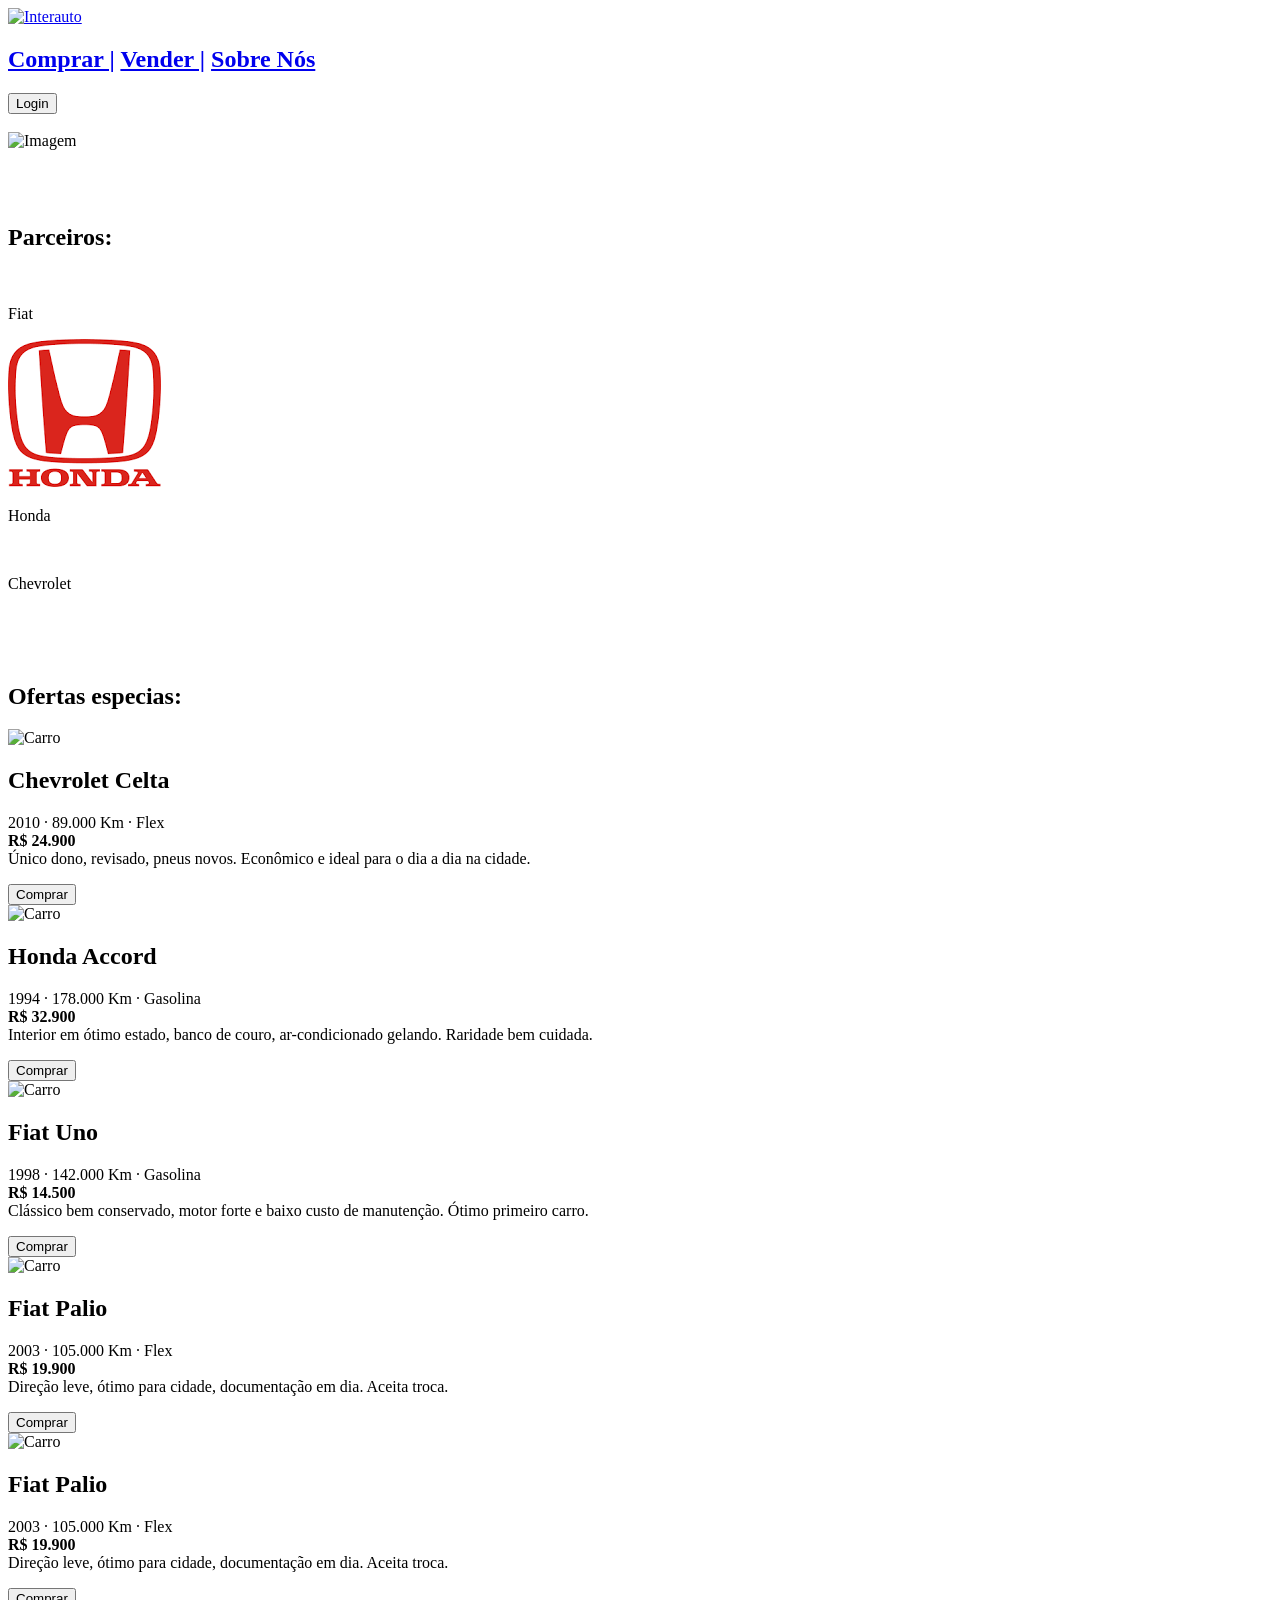
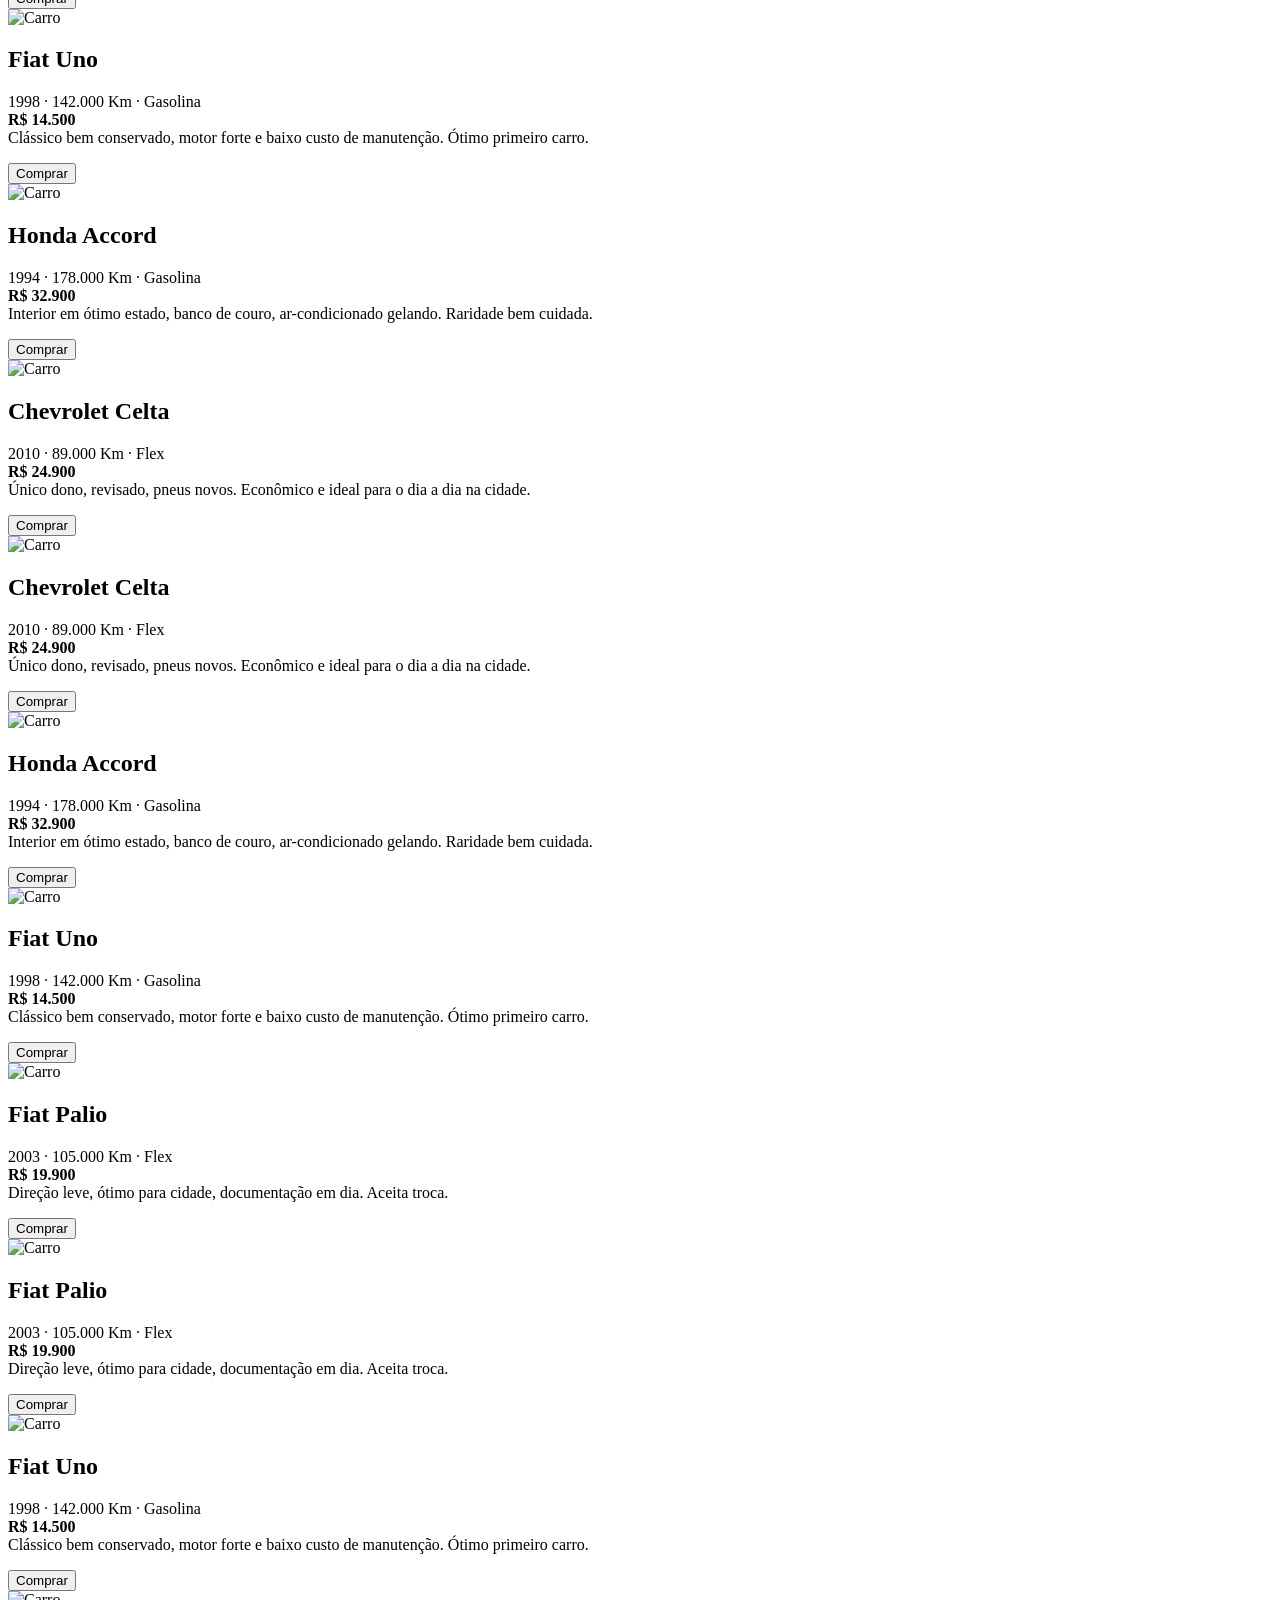
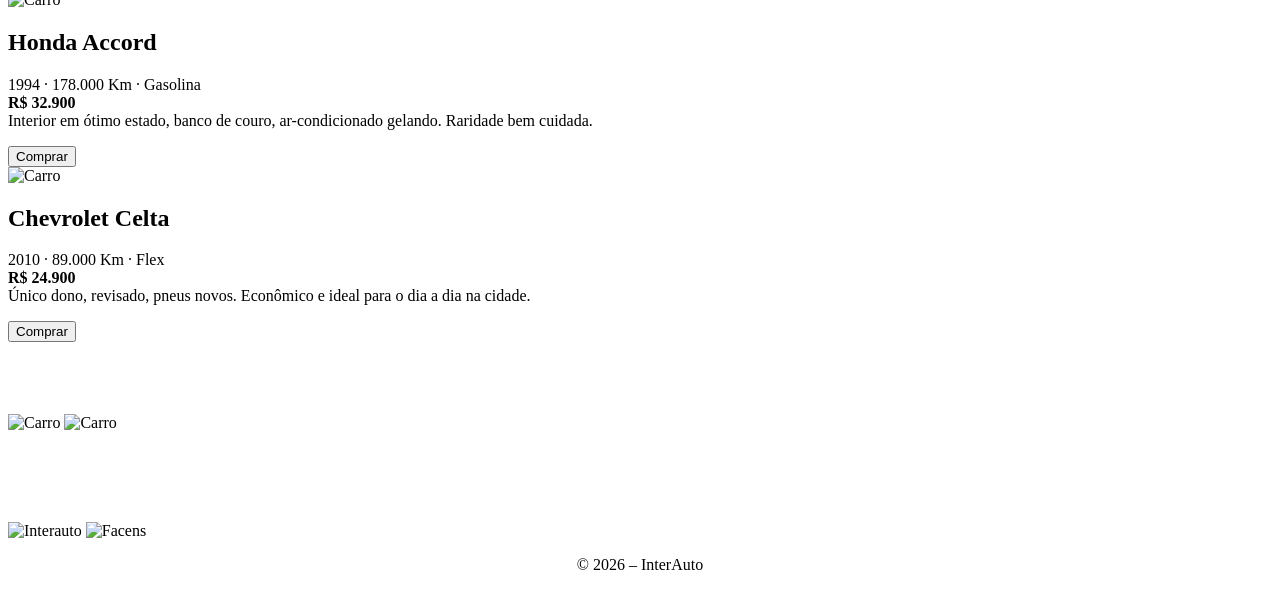
==== pages/index.html @ 7e8ae50b "organizando" ====
<!DOCTYPE html>
<html lang="pt=br">
    <head>
        <meta charset="utf-8">
        <link rel="preconnect" href="https://fonts.googleapis.com">
        <link rel="preconnect" href="https://fonts.gstatic.com" crossorigin>
        <link href="https://fonts.googleapis.com/css2?family=Plus+Jakarta+Sans:ital,wght@0,200..800;1,200..800&display=swap" rel="stylesheet">
        <link rel="stylesheet" href="style.css">
    </head>
    <body>
        <header>
                 <a href="index.html" class="logo">
                    <img src="screen.png" alt="Interauto">
                </a>
            <nav>
                <h1>
                <a href="comprar.html">Comprar |</a>
                <a href="vender.html">Vender |</a>
                <a href="sobre.html">Sobre Nós</a>
                </h1>
            </nav>
            <a href="login.html">
                 <button>Login</button>
            </a>
        </header>
        <br>
        <div class="capa">
            <img src="Gemini_Generated_Image_e29vnhe29vnhe29v.jfif" alt="Imagem">
        </div>
        <br><br><br>
        <section class="parceiros">
            <h1 id="parceria">Parceiros:</h1>
            <article>
                <div>
                    <img src="https://encrypted-tbn0.gstatic.com/images?q=tbn:ANd9GcSG4Z1NtOldvFu8ADGdnpIWAoKYIyajIzCXiwX_xcFduQ&s=10" alt="">
                    <p>Fiat</p>
                </div>
                <div>
                    <img src="[data-uri]" alt="">
                    <p>Honda</p>
                </div>
                <div>
                    <img src="https://upload.wikimedia.org/wikipedia/commons/3/3e/Chevrolet_simple_logo.png?utm_source=pt.wikipedia.org&utm_campaign=index&utm_content=original" alt="">
                    <p>Chevrolet</p>
                </div>
            </article>
         </section>
<br><br><br>
        <section class="ofertas-carros">
            <h1 id="ofertas">Ofertas especias:</h1>
            <div class="carros">

                <article class="card">
                     <img src="https://s2-autoesporte.glbimg.com/dgFiDFmKm39k9gFbfKKvRj5isTs=/0x0:620x413/888x0/smart/filters:strip_icc()/i.s3.glbimg.com/v1/AUTH_cf9d035bf26b4646b105bd958f32089d/internal_photos/bs/2020/5/L/mnolwhRGmWLIAVNkX9gA/2015-07-28-chevrolet-celta-1.jpg" alt="Carro" height="250">
                    <h2>Chevrolet Celta</h2>
                    <p>2010 · 89.000 Km · Flex<br>
                        <strong>R$ 24.900<br></strong>
                        Único dono, revisado, pneus novos. Econômico e ideal para o dia a dia na cidade.
                    </p>
                    <button>Comprar</button>
                </article>
                <article class="card">
                    <img src="https://encrypted-tbn0.gstatic.com/images?q=tbn:ANd9GcRNS0hf1KJVEw0GaYRSRFl5H8peH6pUlbGiKVkNf56MGw&s=10" alt="Carro">
                    <h2>Honda Accord</h2>
                    <p>1994 · 178.000 Km · Gasolina<br>
                      <strong> R$ 32.900<br></strong>
                        Interior em ótimo estado, banco de couro, ar-condicionado gelando. Raridade bem cuidada.</p>
                    <button>Comprar</button>
                </article>

                <article class="card">
                    <img src="https://encrypted-tbn0.gstatic.com/images?q=tbn:ANd9GcQ8f-G88zR6dujeE4PZmaHFWqMqiXLCDnB5zRI6I6A9aTveP0cqZzmeerk&s=10" alt="Carro">
                    <h2>Fiat Uno</h2>
                    <p>1998 · 142.000 Km · Gasolina<br>
                       <strong>R$ 14.500<br></strong> 
                        Clássico bem conservado, motor forte e baixo custo de manutenção. Ótimo primeiro carro.
                    </p>
                    <button>Comprar</button>
                </article>

                <article class="card">
                    <img src="https://www.webmotors.com.br/wp-content/uploads/2025/12/17141226/fiat-palio-ate-10mil-azul.webp" alt="Carro" >
                    <h2>Fiat Palio</h2>
                    <p>2003 · 105.000 Km · Flex<br>
                      <strong> R$ 19.900<br></strong>
                        Direção leve, ótimo para cidade, documentação em dia. Aceita troca.
                    </p>
                    <button>Comprar</button>
                </article>
                <article class="card">
                    <img src="https://www.webmotors.com.br/wp-content/uploads/2025/12/17141226/fiat-palio-ate-10mil-azul.webp" alt="Carro" >
                    <h2>Fiat Palio</h2>
                    <p>2003 · 105.000 Km · Flex<br>
                      <strong> R$ 19.900<br></strong>
                        Direção leve, ótimo para cidade, documentação em dia. Aceita troca.
                    </p>
                    <button>Comprar</button>
                </article>
                 <article class="card">
                     <img src="https://encrypted-tbn0.gstatic.com/images?q=tbn:ANd9GcQ8f-G88zR6dujeE4PZmaHFWqMqiXLCDnB5zRI6I6A9aTveP0cqZzmeerk&s=10" alt="Carro">
                    <h2>Fiat Uno</h2>
                    <p>1998 · 142.000 Km · Gasolina<br>
                       <strong>R$ 14.500<br></strong>
                        Clássico bem conservado, motor forte e baixo custo de manutenção. Ótimo primeiro carro.
                    </p>
                    <button>Comprar</button>
                </article>
                <article class="card">
                    <img src="https://encrypted-tbn0.gstatic.com/images?q=tbn:ANd9GcRNS0hf1KJVEw0GaYRSRFl5H8peH6pUlbGiKVkNf56MGw&s=10" alt="Carro">
                    <h2>Honda Accord</h2>
                    <p>1994 · 178.000 Km · Gasolina<br>
                        <strong>R$ 32.900<br></strong>
                        Interior em ótimo estado, banco de couro, ar-condicionado gelando. Raridade bem cuidada.</p>
                    <button>Comprar</button>
                </article>
                 <article class="card">
                     <img src="https://s2-autoesporte.glbimg.com/dgFiDFmKm39k9gFbfKKvRj5isTs=/0x0:620x413/888x0/smart/filters:strip_icc()/i.s3.glbimg.com/v1/AUTH_cf9d035bf26b4646b105bd958f32089d/internal_photos/bs/2020/5/L/mnolwhRGmWLIAVNkX9gA/2015-07-28-chevrolet-celta-1.jpg" alt="Carro" height="250">
                    <h2>Chevrolet Celta</h2>
                    <p>2010 · 89.000 Km · Flex<br>
                        <strong>R$ 24.900<br></strong>
                        Único dono, revisado, pneus novos. Econômico e ideal para o dia a dia na cidade.
                    </p>
                    <button>Comprar</button>
                </article>
                 <article class="card">
                    <img src="https://s2-autoesporte.glbimg.com/dgFiDFmKm39k9gFbfKKvRj5isTs=/0x0:620x413/888x0/smart/filters:strip_icc()/i.s3.glbimg.com/v1/AUTH_cf9d035bf26b4646b105bd958f32089d/internal_photos/bs/2020/5/L/mnolwhRGmWLIAVNkX9gA/2015-07-28-chevrolet-celta-1.jpg" alt="Carro" height="250">
                    <h2>Chevrolet Celta</h2>
                    <p>2010 · 89.000 Km · Flex<br>
                        <strong>R$ 24.900<br></strong>
                        Único dono, revisado, pneus novos. Econômico e ideal para o dia a dia na cidade.
                    </p>
                    <button>Comprar</button>
                </article>
                <article class="card">
                   <img src="https://encrypted-tbn0.gstatic.com/images?q=tbn:ANd9GcRNS0hf1KJVEw0GaYRSRFl5H8peH6pUlbGiKVkNf56MGw&s=10" alt="Carro">
                    <h2>Honda Accord</h2>
                    <p>1994 · 178.000 Km · Gasolina<br>
                        <strong>R$ 32.900<br></strong>
                        Interior em ótimo estado, banco de couro, ar-condicionado gelando. Raridade bem cuidada.</p>
                    <button>Comprar</button>
                </article>

                <article class="card">
                    <img src="https://encrypted-tbn0.gstatic.com/images?q=tbn:ANd9GcQ8f-G88zR6dujeE4PZmaHFWqMqiXLCDnB5zRI6I6A9aTveP0cqZzmeerk&s=10" alt="Carro">
                    <h2>Fiat Uno</h2>
                    <p>1998 · 142.000 Km · Gasolina<br>
                        <strong>R$ 14.500<br></strong>
                        Clássico bem conservado, motor forte e baixo custo de manutenção. Ótimo primeiro carro.
                    </p>
                    <button>Comprar</button>
                </article>

                <article class="card">
                    <img src="https://www.webmotors.com.br/wp-content/uploads/2025/12/17141226/fiat-palio-ate-10mil-azul.webp" alt="Carro" >
                    <h2>Fiat Palio</h2>
                    <p>2003 · 105.000 Km · Flex<br>
                        <strong>R$ 19.900<br></strong>
                        Direção leve, ótimo para cidade, documentação em dia. Aceita troca.
                    </p>
                    <button>Comprar</button>
                </article>
                <article class="card">
                    <img src="https://www.webmotors.com.br/wp-content/uploads/2025/12/17141226/fiat-palio-ate-10mil-azul.webp" alt="Carro" >
                    <h2>Fiat Palio</h2>
                    <p>2003 · 105.000 Km · Flex<br>
                      <strong> R$ 19.900<br></strong>
                        Direção leve, ótimo para cidade, documentação em dia. Aceita troca.
                    </p>
                    <button>Comprar</button>
                </article>
                 <article class="card">
                     <img src="https://encrypted-tbn0.gstatic.com/images?q=tbn:ANd9GcQ8f-G88zR6dujeE4PZmaHFWqMqiXLCDnB5zRI6I6A9aTveP0cqZzmeerk&s=10" alt="Carro">
                    <h2>Fiat Uno</h2>
                    <p>1998 · 142.000 Km · Gasolina<br>
                       <strong>R$ 14.500<br></strong>
                        Clássico bem conservado, motor forte e baixo custo de manutenção. Ótimo primeiro carro.
                    </p>
                    <button>Comprar</button>
                </article>
                <article class="card">
                    <img src="https://encrypted-tbn0.gstatic.com/images?q=tbn:ANd9GcRNS0hf1KJVEw0GaYRSRFl5H8peH6pUlbGiKVkNf56MGw&s=10" alt="Carro">
                    <h2>Honda Accord</h2>
                    <p>1994 · 178.000 Km · Gasolina<br>
                        <strong>R$ 32.900<br></strong>
                        Interior em ótimo estado, banco de couro, ar-condicionado gelando. Raridade bem cuidada.</p>
                    <button>Comprar</button>
                </article>
                 <article class="card">
                     <img src="https://s2-autoesporte.glbimg.com/dgFiDFmKm39k9gFbfKKvRj5isTs=/0x0:620x413/888x0/smart/filters:strip_icc()/i.s3.glbimg.com/v1/AUTH_cf9d035bf26b4646b105bd958f32089d/internal_photos/bs/2020/5/L/mnolwhRGmWLIAVNkX9gA/2015-07-28-chevrolet-celta-1.jpg" alt="Carro" height="250">
                    <h2>Chevrolet Celta</h2>
                    <p>2010 · 89.000 Km · Flex<br>
                        <strong>R$ 24.900<br></strong>
                        Único dono, revisado, pneus novos. Econômico e ideal para o dia a dia na cidade.
                    </p>
                    <button>Comprar</button>
                </article>
            </div>
        </section>
            <br><br><br><br>
        <div class="imagens">
            <img id="img1" src="interauto_comprar.png" alt="Carro">
            <img id="img2" src="interauto_vender.png" alt="Carro">
        </div>
        <br><br><br>
            <footer id="rodape">
                <br><br>
                <div>
                    <img src="screen.png" alt="Interauto">
                    <img src="images.jpg" alt="Facens">
                </div>
                <div>
                    <p style="text-align: center;">© 2026 – InterAuto</p>
                 </div>
            </footer>
        
    </body>
</html>
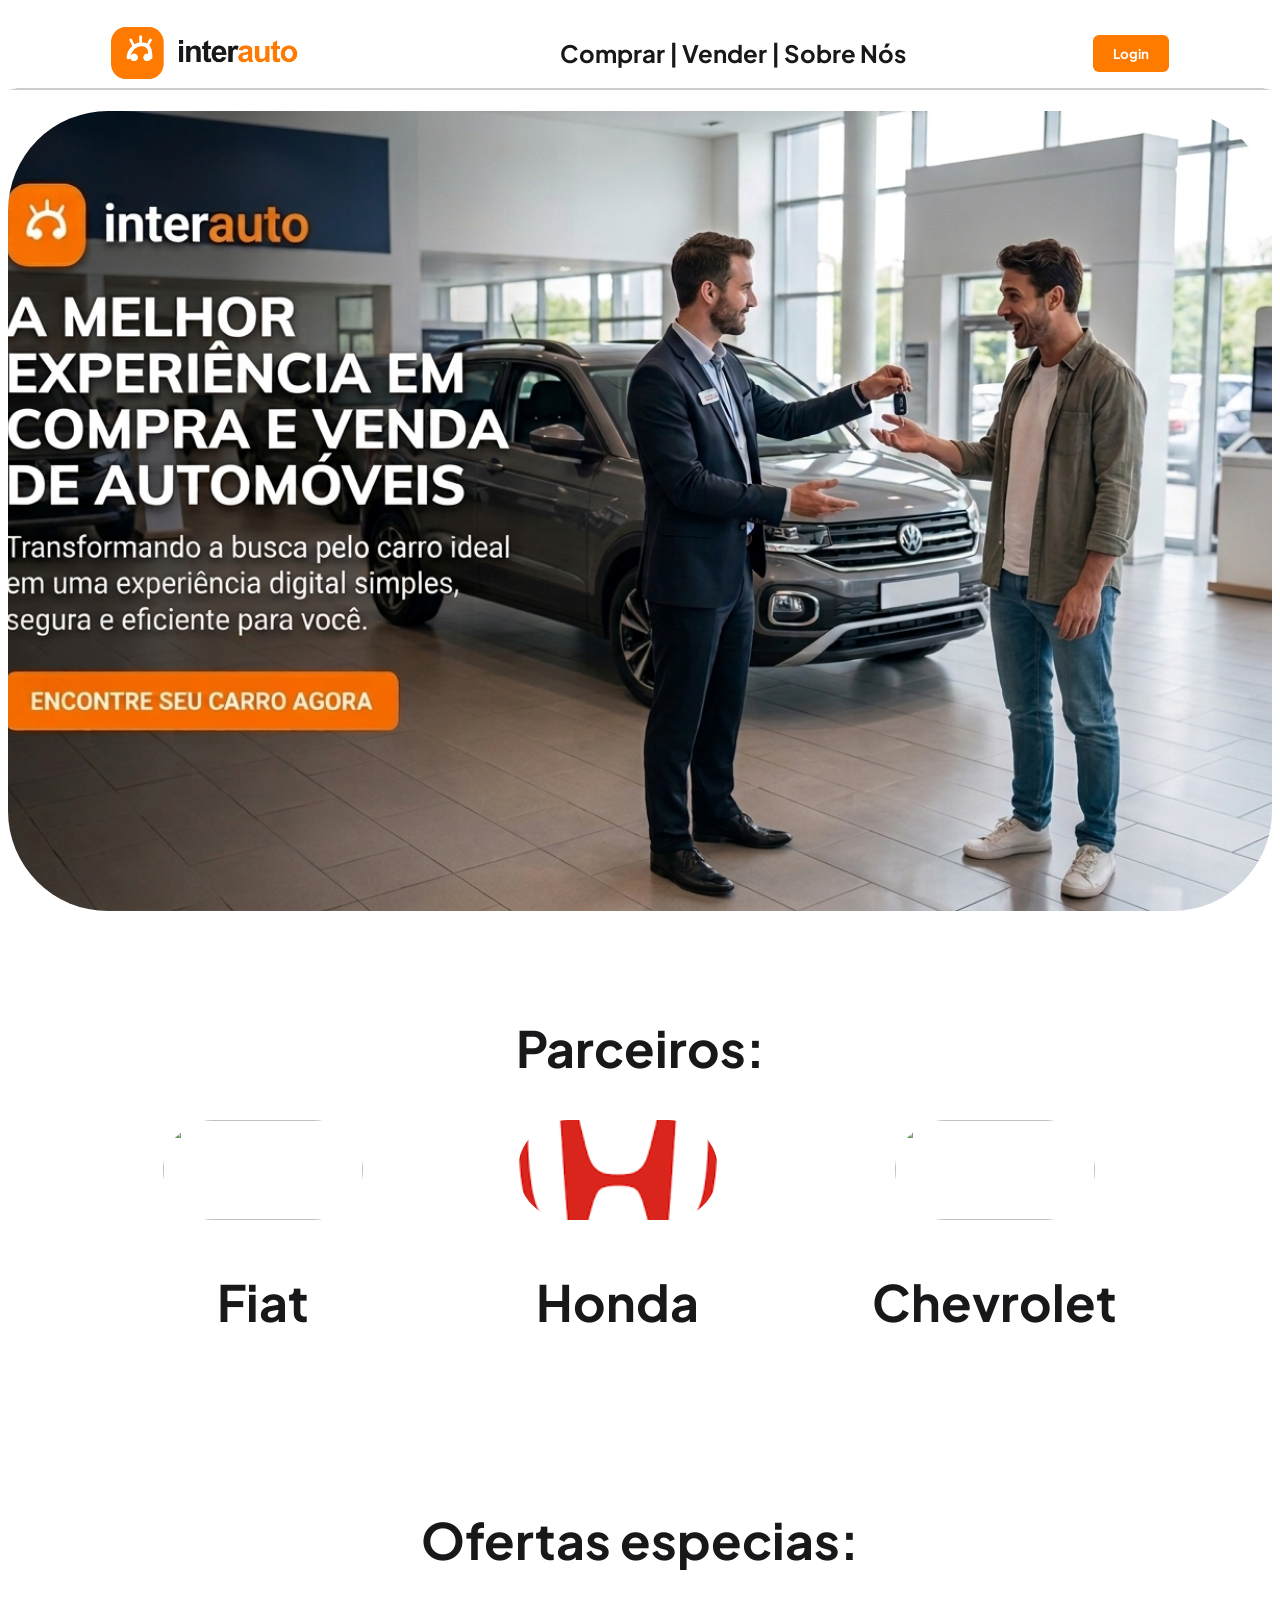
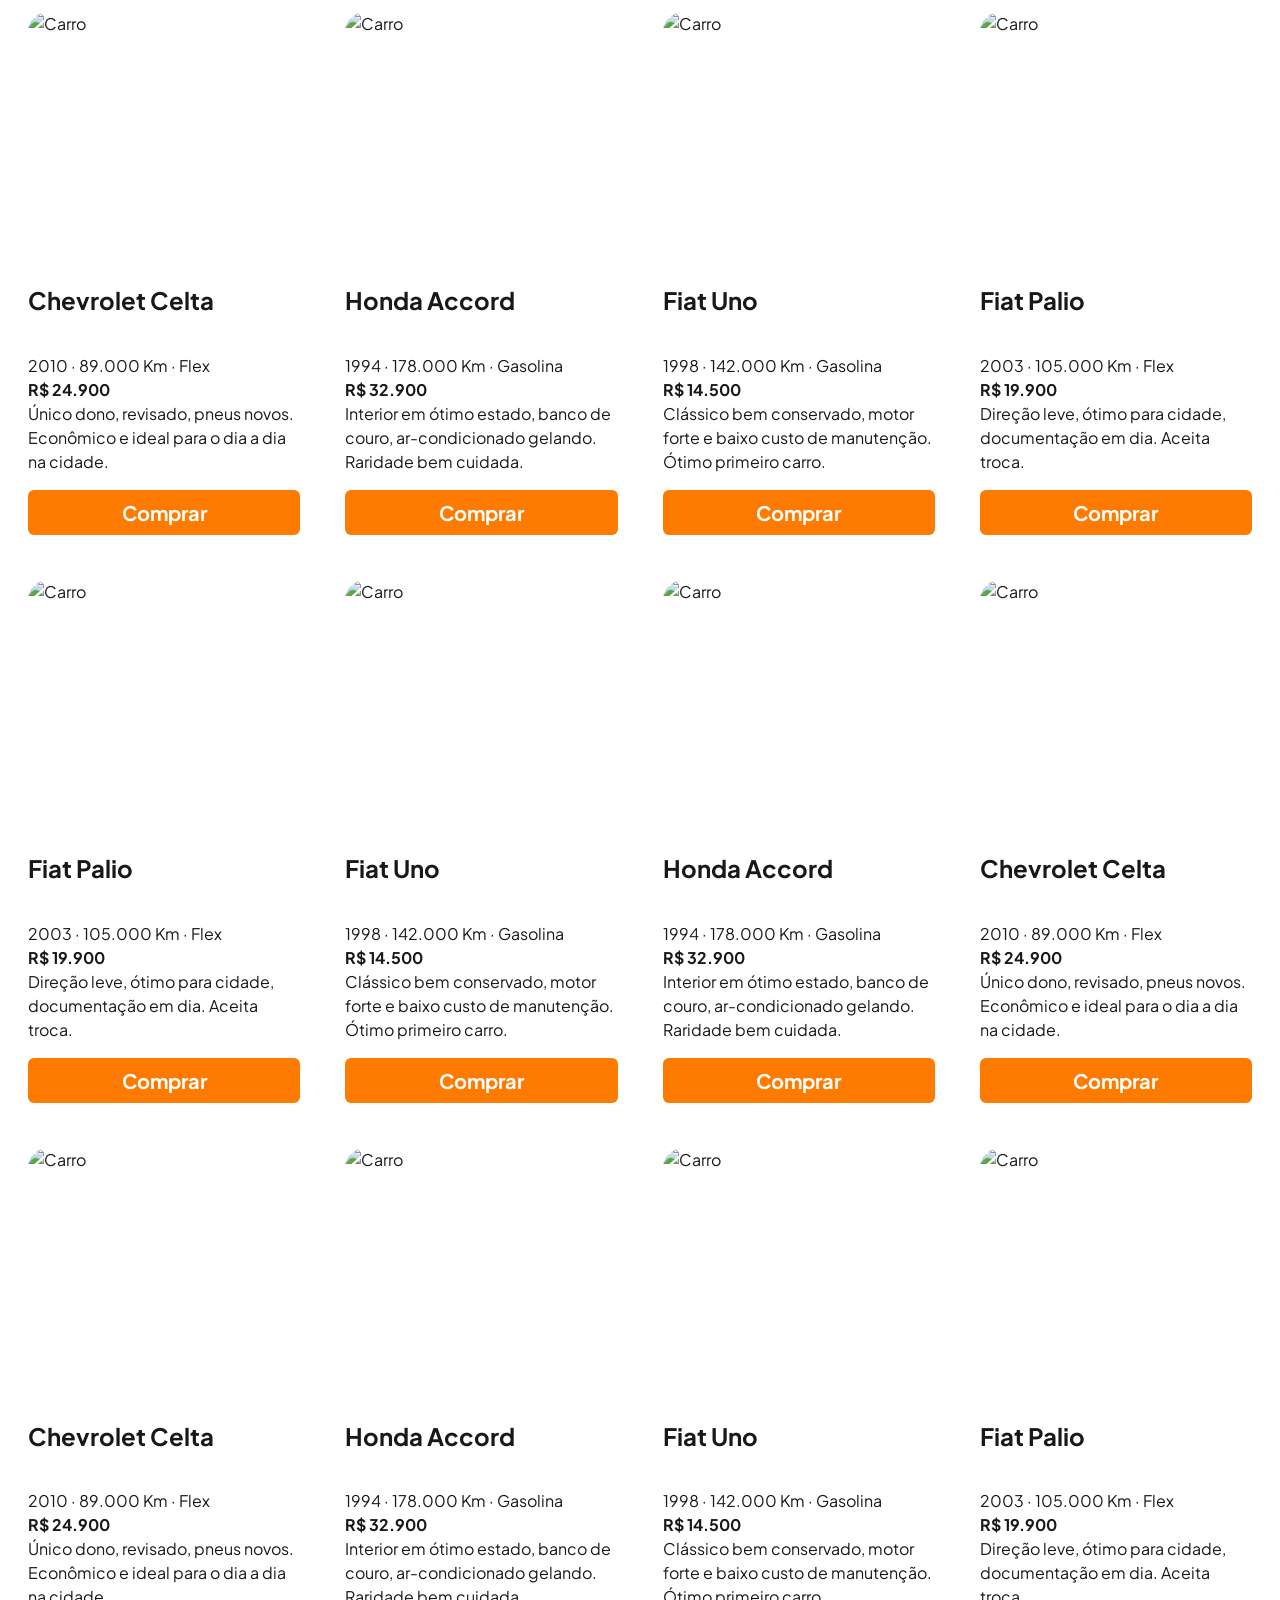
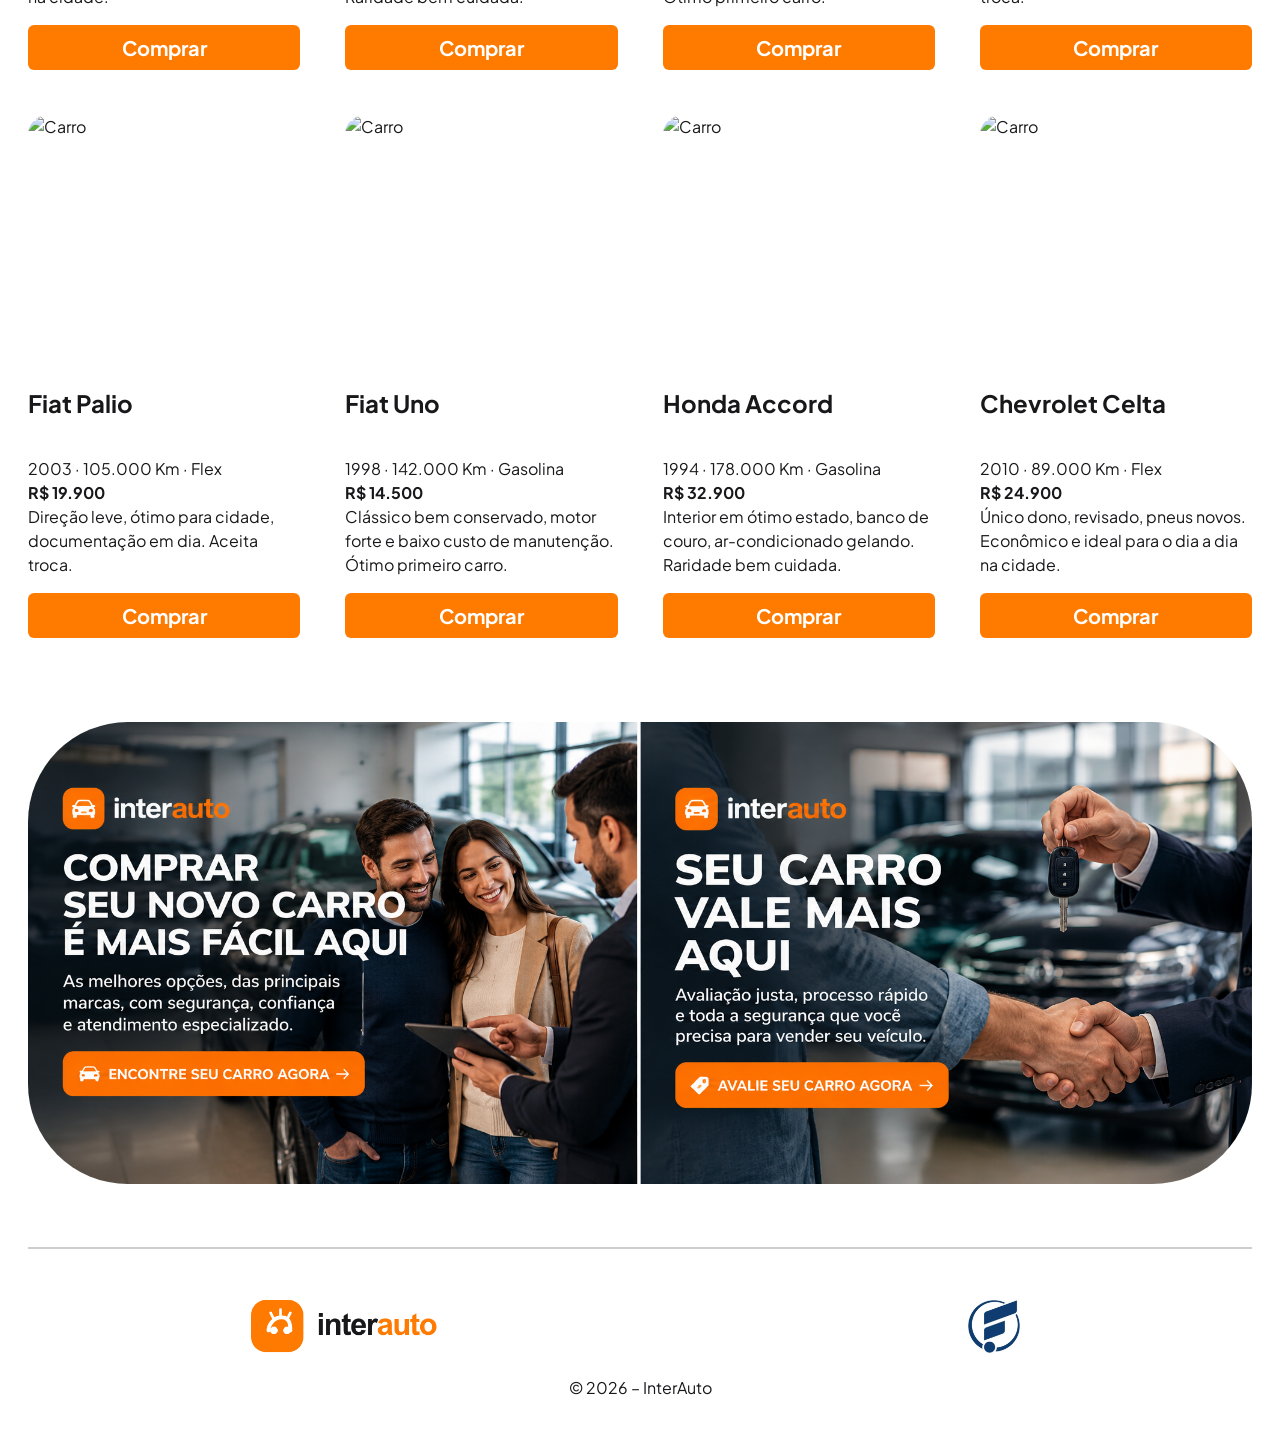
==== commit d3cedea8: "ajustando conexao entre arquivos- 0.0.3" ====
--- a/pages/index.html
+++ b/pages/index.html
@@ -5,18 +5,18 @@
         <link rel="preconnect" href="https://fonts.googleapis.com">
         <link rel="preconnect" href="https://fonts.gstatic.com" crossorigin>
         <link href="https://fonts.googleapis.com/css2?family=Plus+Jakarta+Sans:ital,wght@0,200..800;1,200..800&display=swap" rel="stylesheet">
-        <link rel="stylesheet" href="style.css">
+        <link rel="stylesheet" href="/css/style.css">
     </head>
     <body>
         <header>
-                 <a href="index.html" class="logo">
-                    <img src="screen.png" alt="Interauto">
+                 <a href="./index.html" class="logo">
+                    <img src="/images/telas/loog2.png" alt="Interauto">
                 </a>
             <nav>
                 <h1>
-                <a href="comprar.html">Comprar |</a>
-                <a href="vender.html">Vender |</a>
-                <a href="sobre.html">Sobre Nós</a>
+                <a href="./comprar.html">Comprar |</a>
+                <a href="./vender.html">Vender |</a>
+                <a href="./sobre.html">Sobre Nós</a>
                 </h1>
             </nav>
             <a href="login.html">
@@ -25,7 +25,7 @@
         </header>
         <br>
         <div class="capa">
-            <img src="Gemini_Generated_Image_e29vnhe29vnhe29v.jfif" alt="Imagem">
+            <img src="/images/telas/Gemini_Generated_Image_e29vnhe29vnhe29v.jfif" alt="Imagem">
         </div>
         <br><br><br>
         <section class="parceiros">
@@ -195,18 +195,17 @@
                     <button>Comprar</button>
                 </article>
             </div>
-        </section>
             <br><br><br><br>
         <div class="imagens">
-            <img id="img1" src="interauto_comprar.png" alt="Carro">
-            <img id="img2" src="interauto_vender.png" alt="Carro">
+            <img id="img1" src="/images/banners/interauto_comprar.png" alt="Carro">
+            <img id="img2" src="/images/banners/interauto_vender.png" alt="Carro">
         </div>
         <br><br><br>
             <footer id="rodape">
                 <br><br>
                 <div>
-                    <img src="screen.png" alt="Interauto">
-                    <img src="images.jpg" alt="Facens">
+                    <img src="/images/telas/loog2.png" alt="Interauto">
+                    <img src="/images/telas/logo.jpg" alt="Facens">
                 </div>
                 <div>
                     <p style="text-align: center;">© 2026 – InterAuto</p>
@@ -214,4 +213,4 @@
             </footer>
         
     </body>
-</html>
+</html>
--- a/css/style.css
+++ b/css/style.css
@@ -0,0 +1,193 @@
+body{
+    font-family: "Plus Jakarta Sans", sans-serif;
+    color: #18181B;
+}
+header{
+    display: flex;
+    justify-content: space-around;
+    align-items: center;
+    border: 10px solid rgba(255, 253, 253, 0.116);
+    border-bottom: 2px solid rgba(0, 0, 0, 0.192);
+    text-align: justify;
+ }
+ header button{
+    background-color: rgb(255, 123, 0);
+    color: white;
+    font-weight: bold;
+    border: none;
+    padding: 10px 20px;
+    cursor: pointer;
+    border-radius: 6px;
+    font-family: "Plus Jakarta Sans", sans-serif;
+ }
+ .logo img {
+    height: 70px;      
+    width: auto;       
+    display: block;
+}
+
+.logo {
+    display: flex;
+    align-items: center;
+}
+a {
+  text-decoration: none;
+  color: inherit; 
+}
+.capa img{
+    width: 100%;
+    height: 800px;
+    object-fit: cover;
+    display: block;
+    border-radius: 100px;
+
+}
+#parceria{
+      font-size: 50px;
+      text-align: center;
+}
+.parceiros{
+    align-items: center;
+}
+.parceiros article{
+   display: flex;
+   justify-content: space-evenly;
+   font-size: 50px;
+   font-weight: bold;
+}
+.parceiros img{
+   height: 100px;
+   width: 200px;
+   object-fit: cover;
+   display: block;
+   border-radius: 200px;
+   object-position:center;
+}
+.parceiros div{
+   align-items: center;
+   text-align: center;
+   display: flex;
+   flex-direction: column;
+}
+ .ofertas-carros{
+    display: grid;
+    gap: 0px;
+    padding: 20px;
+ }
+  #ofertas{
+    font-size: 50px;
+    text-align: center;
+ }
+ .carros{
+    display: grid;
+    grid-template-columns: repeat(4, 1fr);
+    gap: 45px;
+ }
+ .card {
+    width: 100%;
+    line-height: 1.5;
+    display: flex;
+    flex-direction: column;
+}
+ .card img{
+    width: 100%;
+    height: 250px;
+    object-fit: cover;
+    display: block;
+    border-radius: 20px;
+ }
+ .card button{
+    width: 100%;
+    border: none;
+    background-color: rgb(255, 123, 0);
+    color: white;
+    padding: 10px;
+    cursor: pointer;
+    border-radius: 6px;
+    font-family: "Plus Jakarta Sans", sans-serif;
+    font-size: 20px;
+   font-weight: bold;
+   margin-top: auto;
+
+ }
+ .imagens {
+    display: flex;
+    width: 100%;  
+    border-radius: 100px;
+}
+
+.imagens img {
+    width: 50%;
+    height: auto;
+    display: block;
+}
+#img1{
+      border-top-left-radius: 100px;
+      border-bottom-left-radius: 100px;
+}
+#img2{
+      border-top-right-radius: 100px;
+      border-bottom-right-radius: 100px;
+}
+#rodape{
+   display: block;
+   align-items: center;
+   text-align: center;
+   border-top: 2px solid rgba(0, 0, 0, 0.192);
+}
+#rodape div {
+   display: flex;
+   justify-content: space-around;
+   align-items: center;
+}
+#rodape div img{
+  height: 70px;      
+    width: auto;       
+    display: block;
+}
+ 
+.login-container{
+   display: flex;
+   justify-content: center;
+   align-items: center;
+   height: 80vh;
+
+}
+
+.login{
+   display: flex;
+   border: 1px solid black;
+   padding: 80px 50px;
+   border-radius: 30px;
+   justify-content: center;
+   align-items: center;
+   background-color: #fff;
+}
+
+.login form{
+   display: flex;
+   justify-content: center;
+   align-items: center;
+   flex-direction: column;
+   gap: 30px;
+}
+
+.input-container input{
+   width: 300px;
+   height: 50px;
+   outline: none;
+}
+
+.login button{
+   width: 300px;
+   height: 50px;
+}
+
+.remember-forgot{
+   font-size: 12px;
+   display: flex;
+   align-items: center;
+   justify-content: space-between;
+   width: 300px;
+}
+
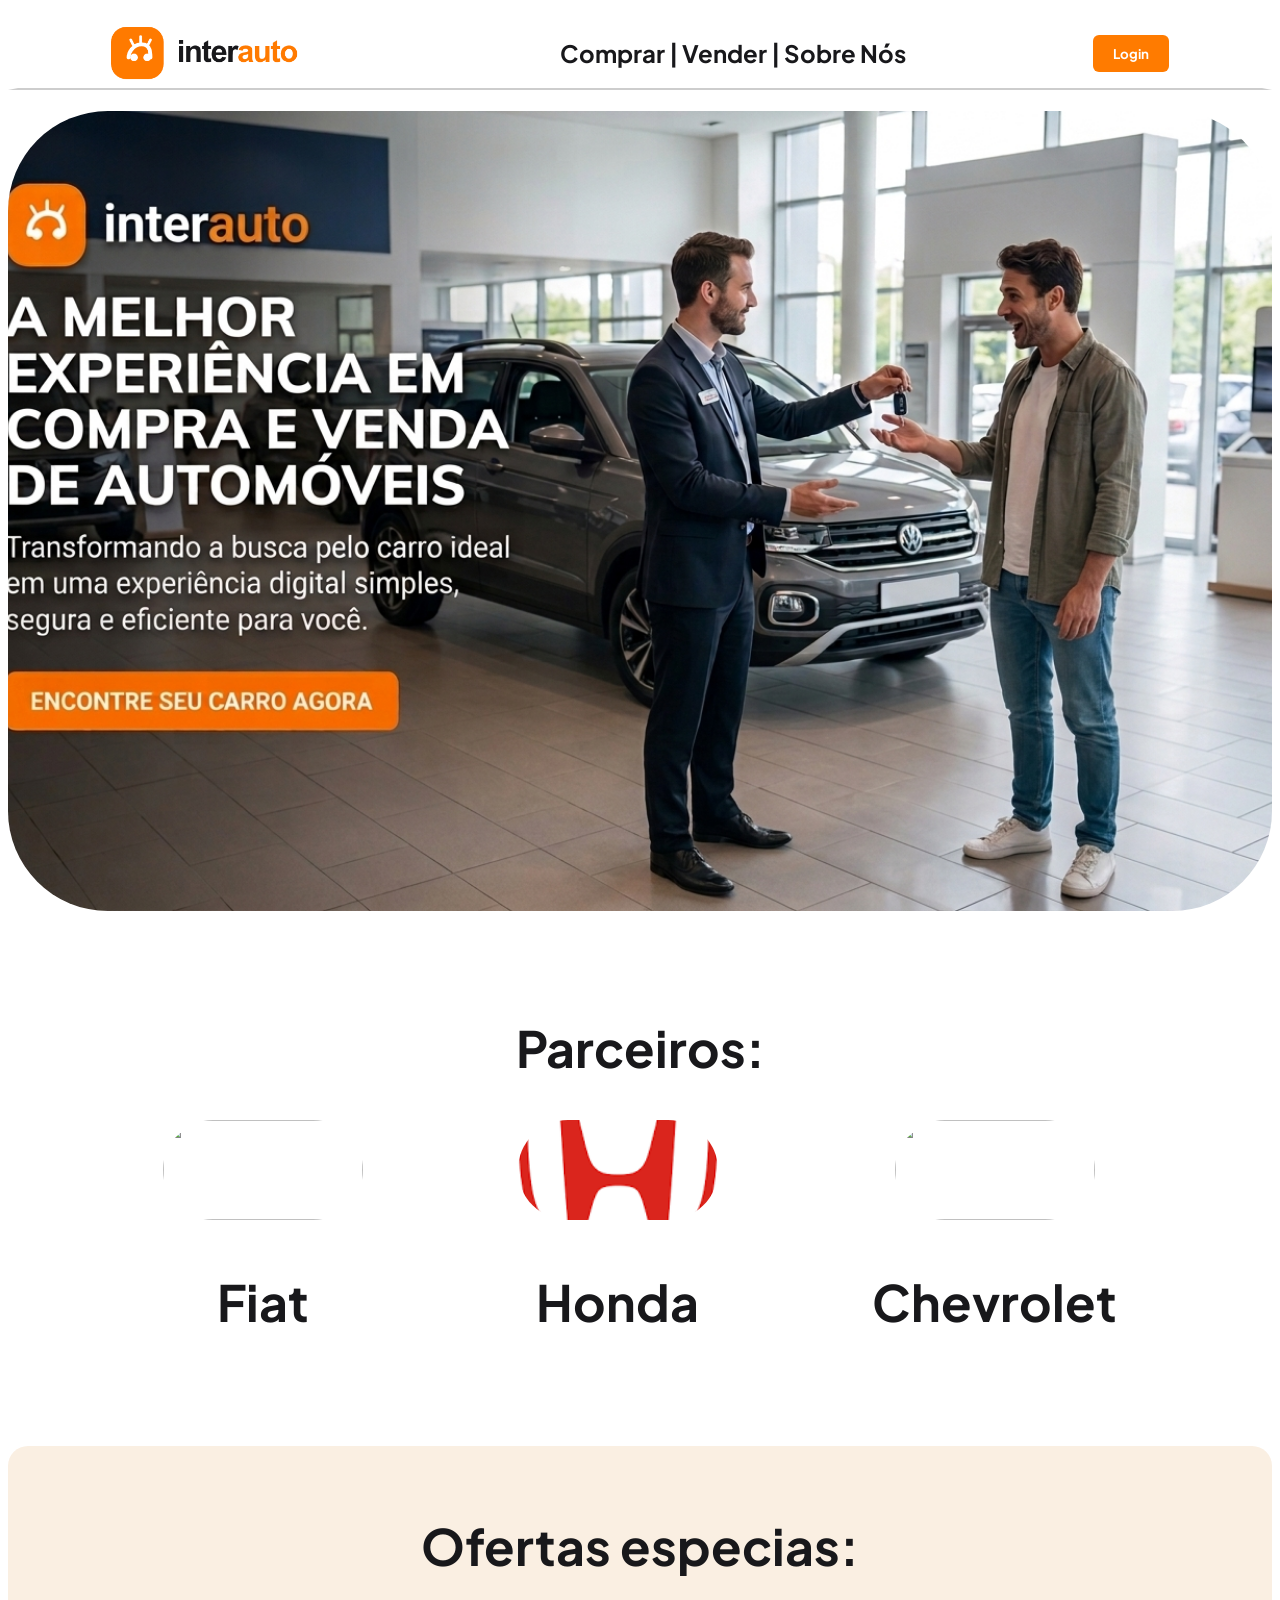
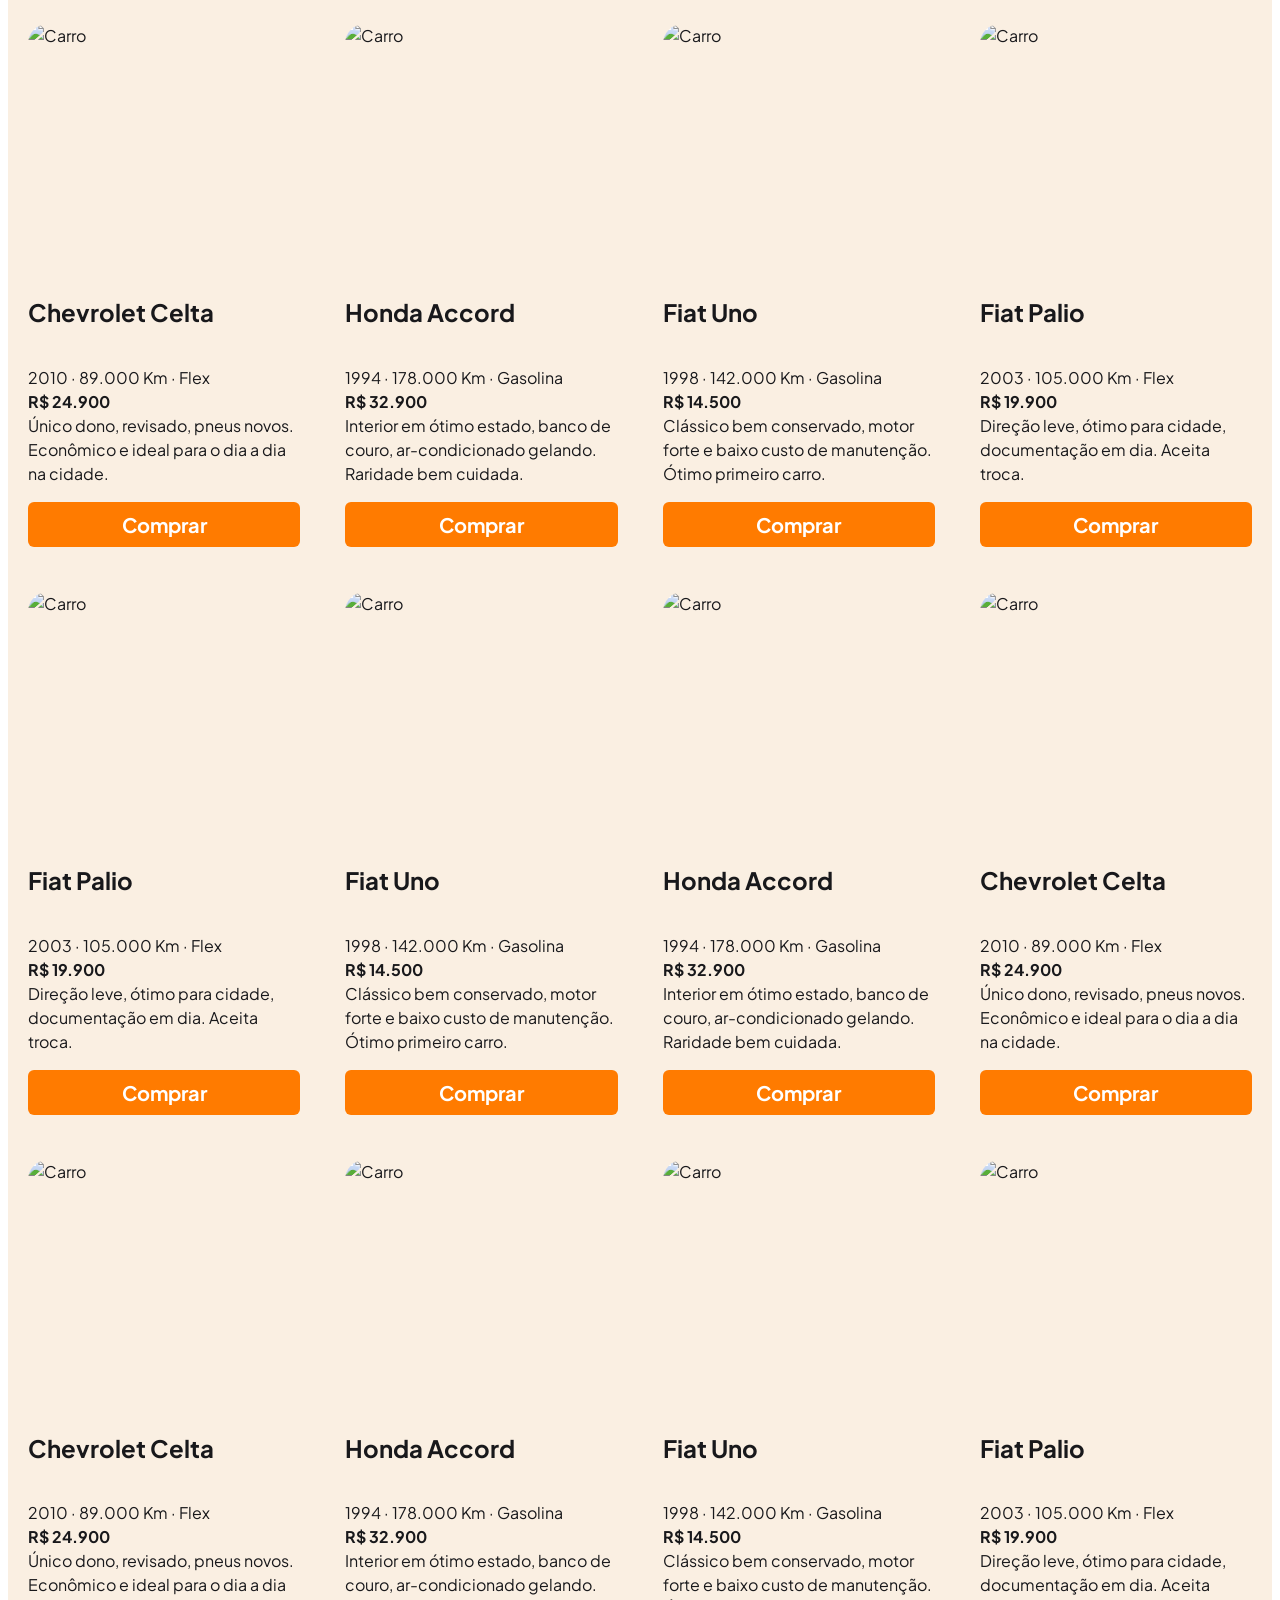
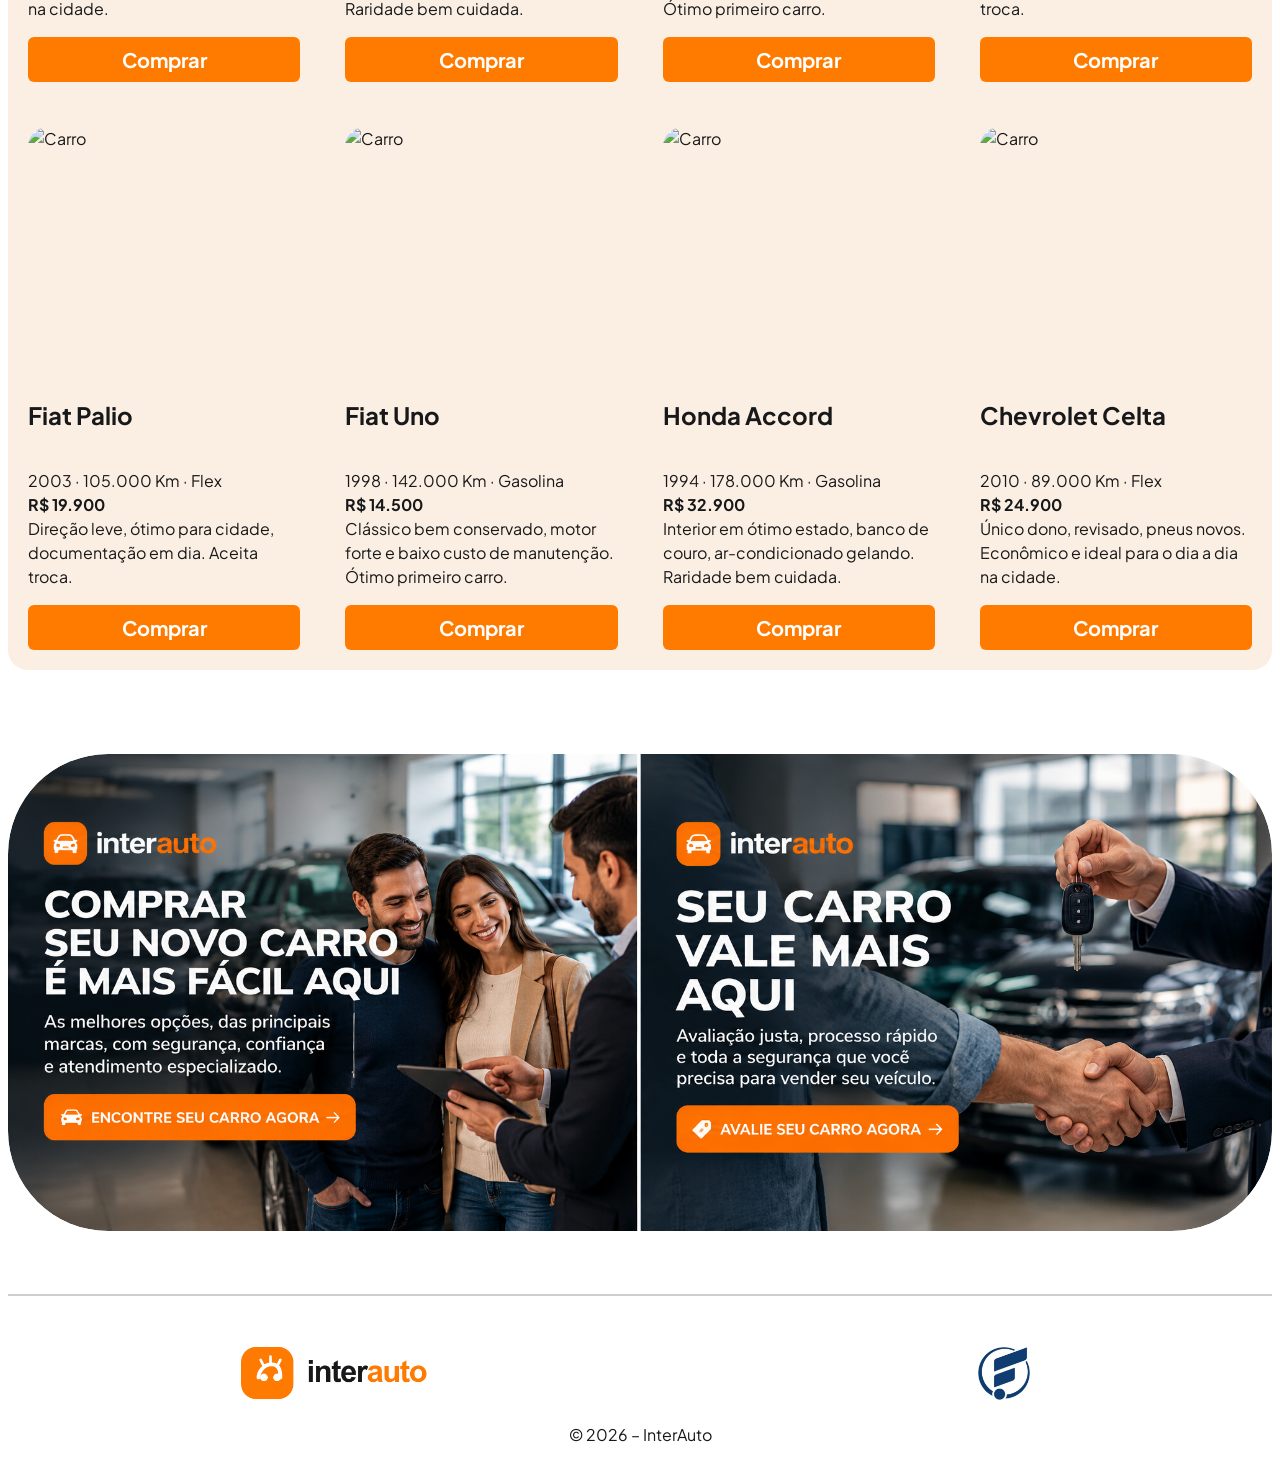
==== commit 1aed6080: "0.0.5 - adicionando links as imgs do index" ====
--- a/pages/index.html
+++ b/pages/index.html
@@ -5,12 +5,12 @@
         <link rel="preconnect" href="https://fonts.googleapis.com">
         <link rel="preconnect" href="https://fonts.gstatic.com" crossorigin>
         <link href="https://fonts.googleapis.com/css2?family=Plus+Jakarta+Sans:ital,wght@0,200..800;1,200..800&display=swap" rel="stylesheet">
-        <link rel="stylesheet" href="/css/style.css">
+        <link rel="stylesheet" href="../css/style.css">
     </head>
     <body>
         <header>
                  <a href="./index.html" class="logo">
-                    <img src="/images/telas/loog2.png" alt="Interauto">
+                    <img src="../images/telas/loog2.png" alt="Interauto">
                 </a>
             <nav>
                 <h1>
@@ -19,13 +19,13 @@
                 <a href="./sobre.html">Sobre Nós</a>
                 </h1>
             </nav>
-            <a href="login.html">
+            <a href="./login.html">
                  <button>Login</button>
             </a>
         </header>
         <br>
         <div class="capa">
-            <img src="/images/telas/Gemini_Generated_Image_e29vnhe29vnhe29v.jfif" alt="Imagem">
+            <img src="../images/telas/Gemini_Generated_Image_e29vnhe29vnhe29v.jfif" alt="Imagem">
         </div>
         <br><br><br>
         <section class="parceiros">
@@ -195,17 +195,22 @@
                     <button>Comprar</button>
                 </article>
             </div>
+            </section>
             <br><br><br><br>
         <div class="imagens">
-            <img id="img1" src="/images/banners/interauto_comprar.png" alt="Carro">
-            <img id="img2" src="/images/banners/interauto_vender.png" alt="Carro">
+            <a href="comprar.html">
+                <img id="img1" src="../images/banners/interauto_comprar.png" alt="Carro">
+            </a>
+            <a href="vender.html">
+                <img id="img2" src="../images/banners/interauto_vender.png" alt="Carro">
+            </a>
         </div>
         <br><br><br>
             <footer id="rodape">
                 <br><br>
                 <div>
-                    <img src="/images/telas/loog2.png" alt="Interauto">
-                    <img src="/images/telas/logo.jpg" alt="Facens">
+                    <img src="../images/telas/loog2.png" alt="Interauto">
+                    <img src="../images/telas/logo.jpg" alt="Facens">
                 </div>
                 <div>
                     <p style="text-align: center;">© 2026 – InterAuto</p>
--- a/css/style.css
+++ b/css/style.css
@@ -73,10 +73,13 @@
     display: grid;
     gap: 0px;
     padding: 20px;
+    background-color: rgb(250, 239, 226);
+    border-radius: 20px;
  }
   #ofertas{
     font-size: 50px;
     text-align: center;
+    line-height: 1.5;
  }
  .carros{
     display: grid;
@@ -114,13 +117,21 @@
     display: flex;
     width: 100%;  
     border-radius: 100px;
-}
-
+    overflow: hidden;
+}
+
+.imagens a{
+   flex: 1 1 0;             
+    min-width: 0;
+    display: block;
+}
 .imagens img {
-    width: 50%;
-    height: auto;
-    display: block;
-}
+  width: 100%;
+  max-width: 100%;
+  height: auto;
+  display: block;
+}
+
 #img1{
       border-top-left-radius: 100px;
       border-bottom-left-radius: 100px;
@@ -144,6 +155,44 @@
   height: 70px;      
     width: auto;       
     display: block;
+}
+.sobre{
+      display: flex;
+      flex-direction: column;
+      justify-content: center;
+      border: 10px solid rgba(255, 253, 253, 0.116);
+      border-bottom: 2px solid rgba(0, 0, 0, 0.192);
+      padding: 20px;
+      text-align: center;
+}
+.sobre h1 {
+  align-self: center;
+  padding-bottom: 10px;
+  border-bottom: 5px solid #FF7B00;
+}
+.sobre-texto {
+  display: grid;
+  grid-template-columns: 1.3fr 1fr;  
+  column-gap: 100px;
+  align-items: center;
+  width: 100%;                      
+  padding: 20px;
+  text-align: left;
+  font-size: 20px;
+}
+
+.sobre-texto img {
+  width: 100%;
+  height: 400px;
+  object-fit: cover;
+  display: block;
+}
+.valores {
+  display: flex;
+  flex-direction: row;
+  justify-content: space-around;
+  text-align: center;
+  font-size: 20px;
 }
  
 .login-container{
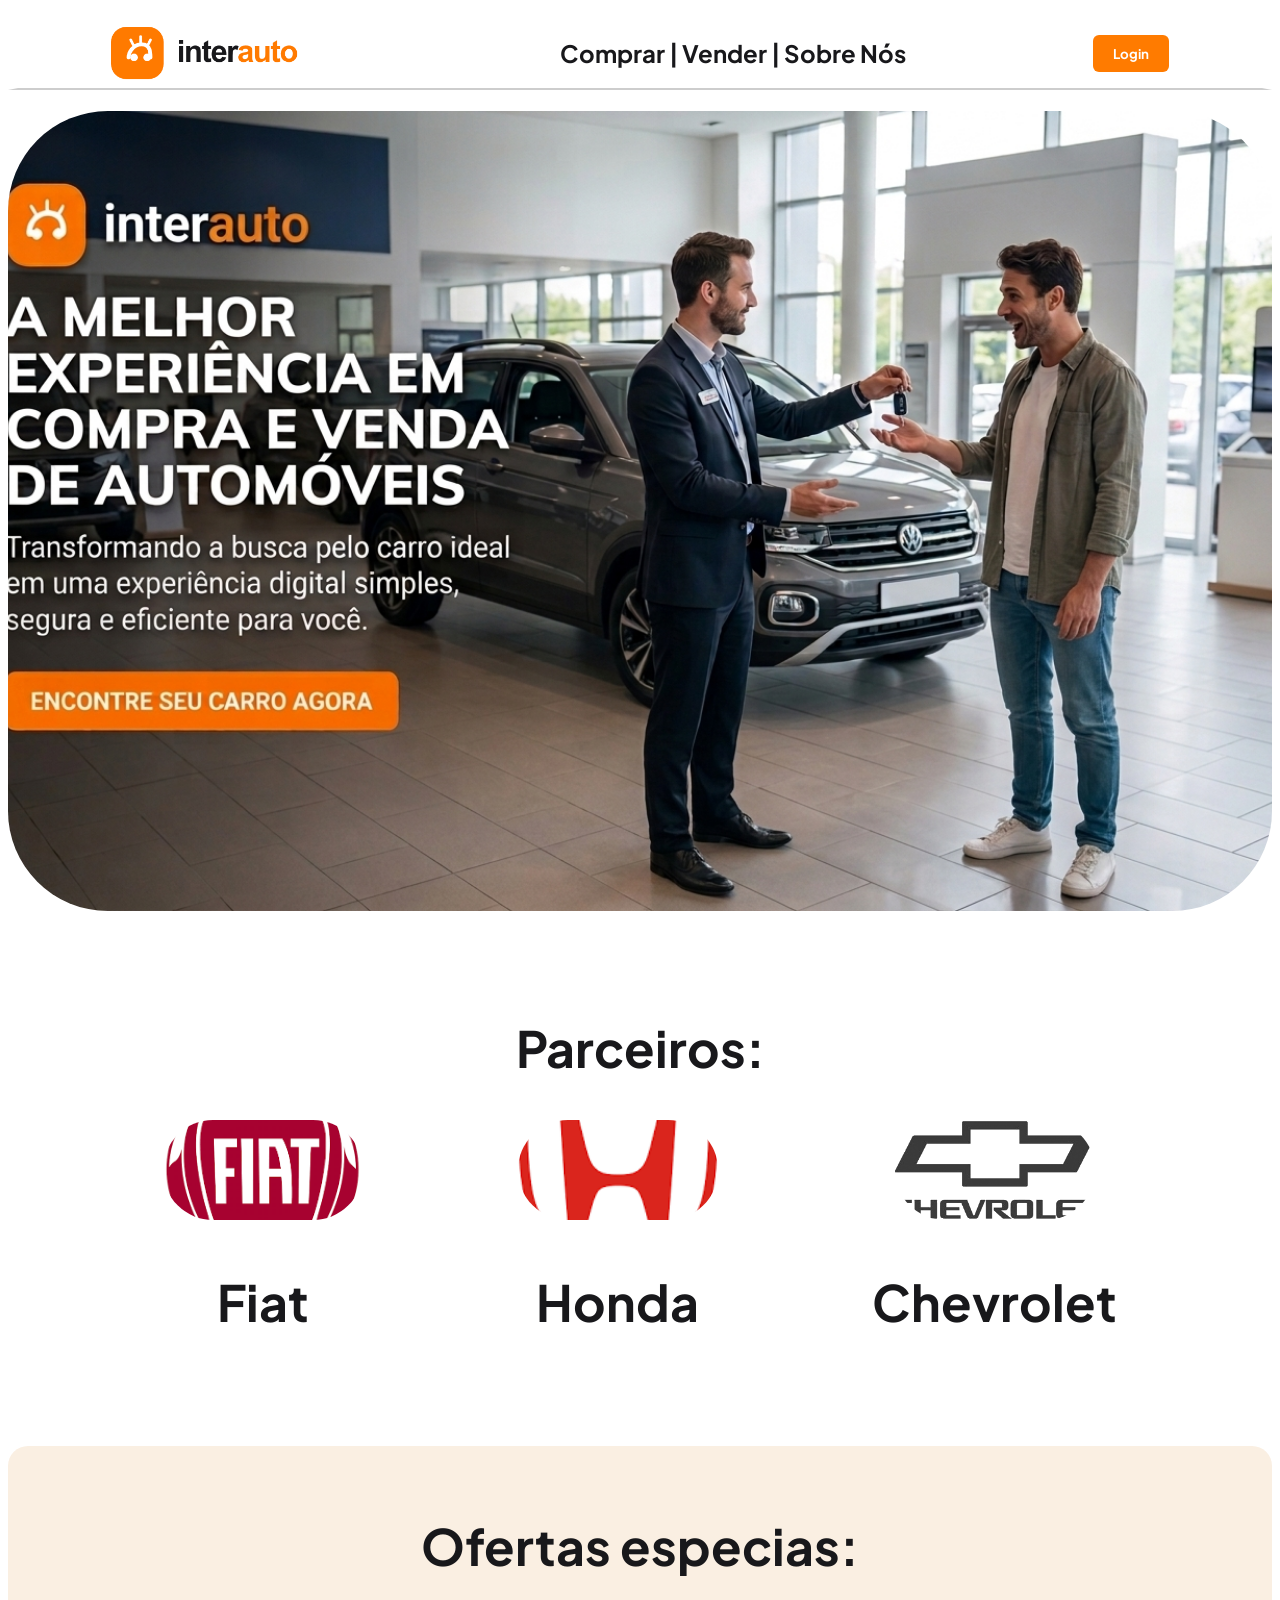
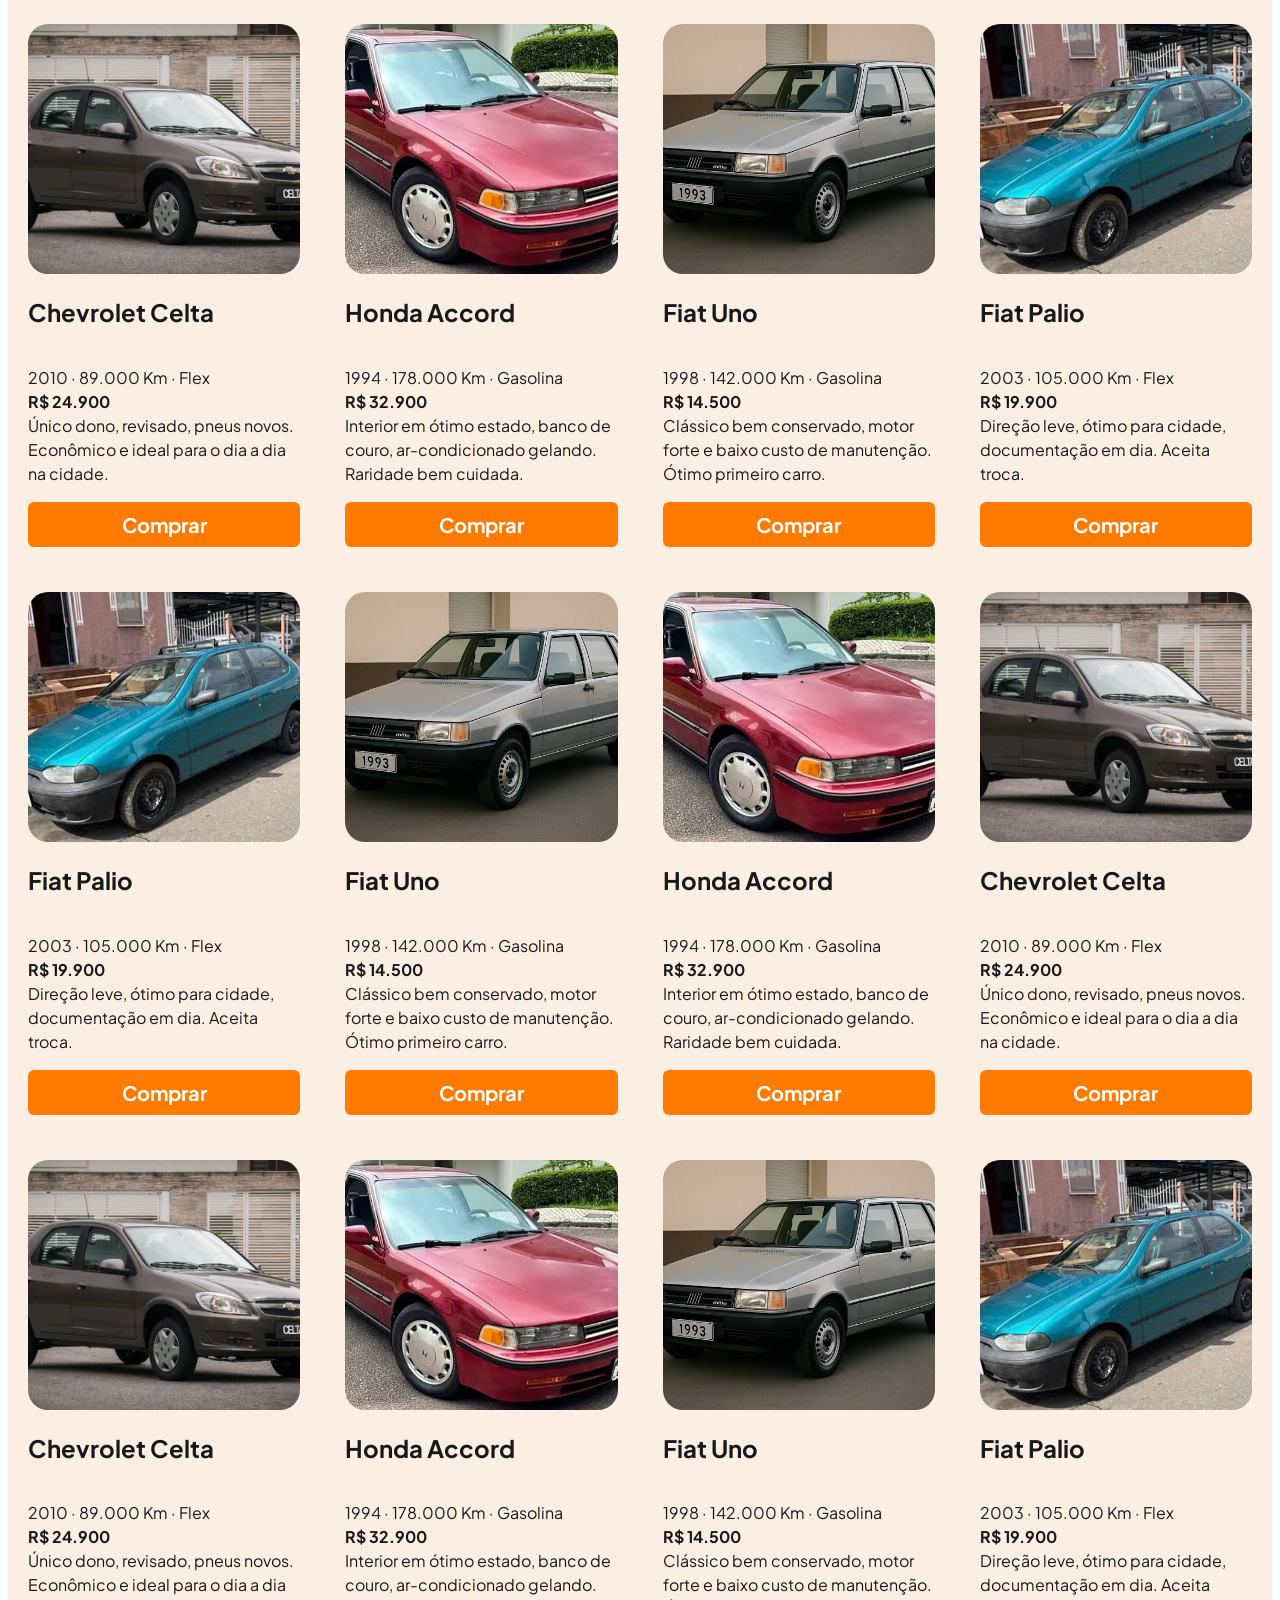
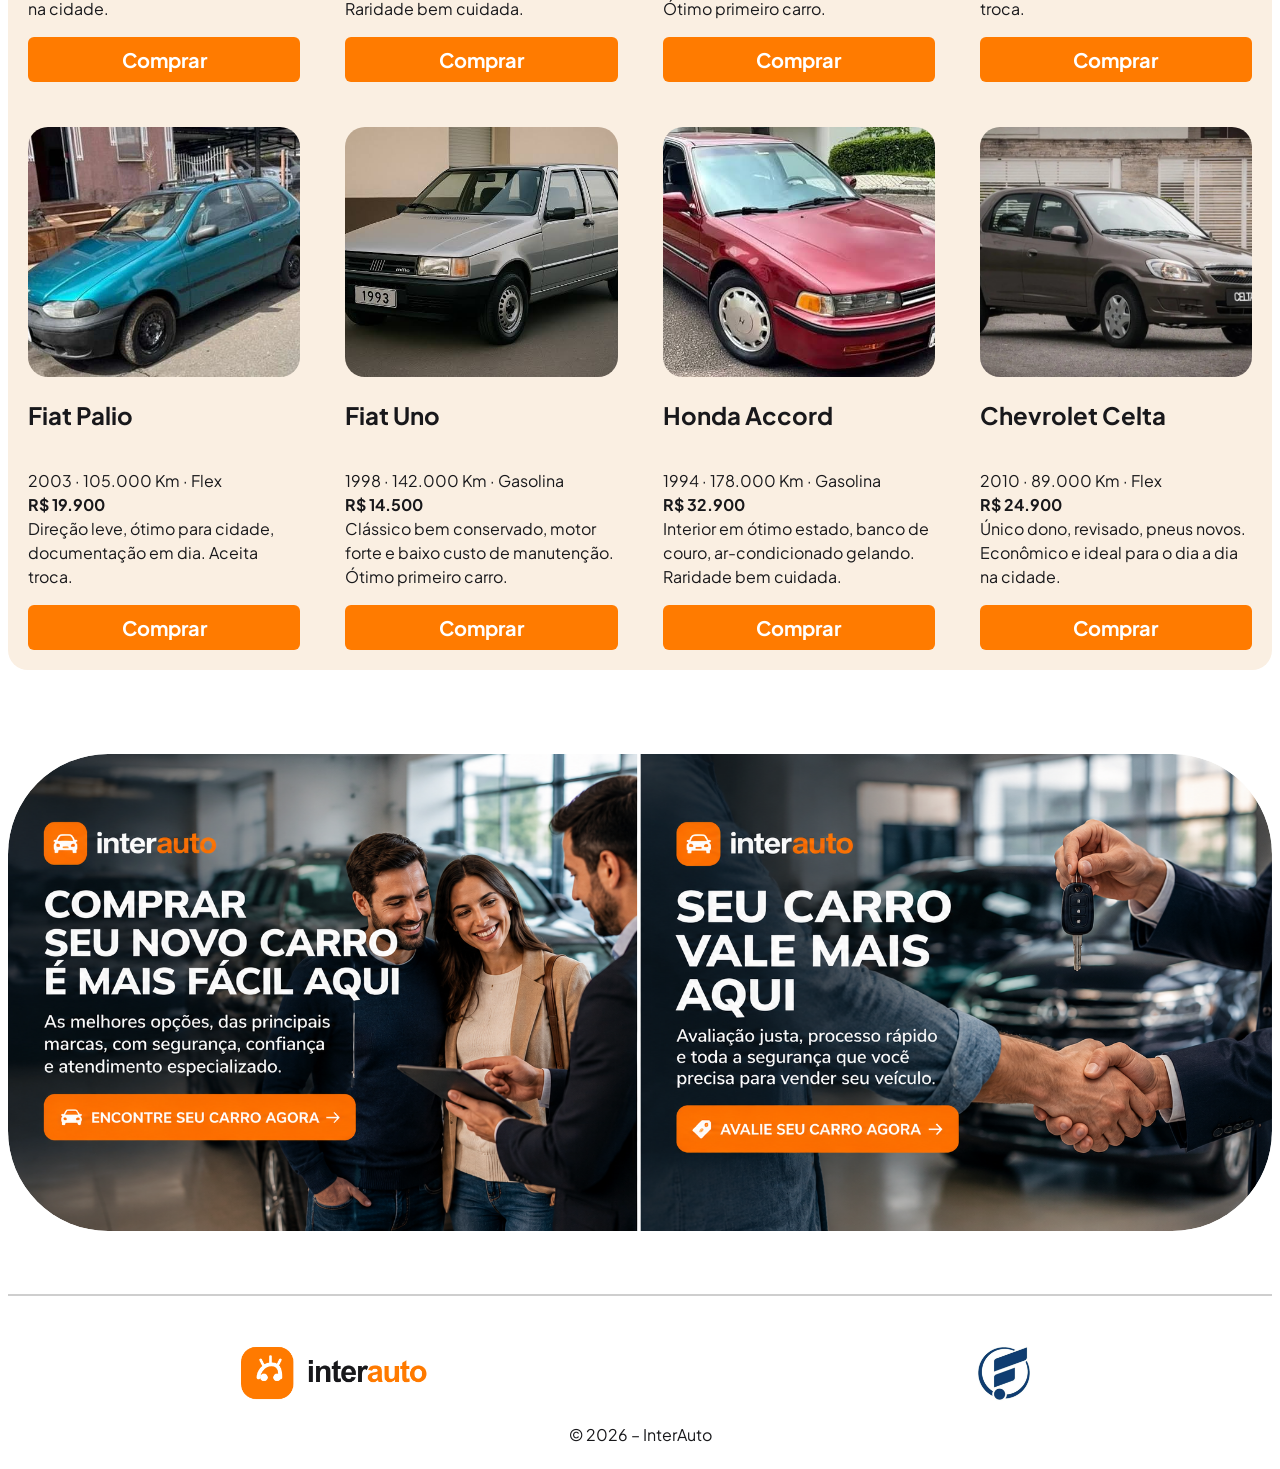
==== commit 3c436c63: "0.0.7 - baixar imgs e ajustar sobre nos" ====
--- a/pages/index.html
+++ b/pages/index.html
@@ -1,5 +1,5 @@
 <!DOCTYPE html>
-<html lang="pt=br">
+<html lang="pt-br">
     <head>
         <meta charset="utf-8">
         <link rel="preconnect" href="https://fonts.googleapis.com">
@@ -32,15 +32,15 @@
             <h1 id="parceria">Parceiros:</h1>
             <article>
                 <div>
-                    <img src="https://encrypted-tbn0.gstatic.com/images?q=tbn:ANd9GcSG4Z1NtOldvFu8ADGdnpIWAoKYIyajIzCXiwX_xcFduQ&s=10" alt="">
+                    <img src="../images/banners/Logo_Fiat.png" alt="">
                     <p>Fiat</p>
                 </div>
                 <div>
-                    <img src="[data-uri]" alt="">
+                    <img src="../images/banners/Logo_Honda.png" alt="">
                     <p>Honda</p>
                 </div>
                 <div>
-                    <img src="https://upload.wikimedia.org/wikipedia/commons/3/3e/Chevrolet_simple_logo.png?utm_source=pt.wikipedia.org&utm_campaign=index&utm_content=original" alt="">
+                    <img src="../images/banners/Logo_Chevrolet.png" alt="">
                     <p>Chevrolet</p>
                 </div>
             </article>
@@ -51,16 +51,16 @@
             <div class="carros">
 
                 <article class="card">
-                     <img src="https://s2-autoesporte.glbimg.com/dgFiDFmKm39k9gFbfKKvRj5isTs=/0x0:620x413/888x0/smart/filters:strip_icc()/i.s3.glbimg.com/v1/AUTH_cf9d035bf26b4646b105bd958f32089d/internal_photos/bs/2020/5/L/mnolwhRGmWLIAVNkX9gA/2015-07-28-chevrolet-celta-1.jpg" alt="Carro" height="250">
-                    <h2>Chevrolet Celta</h2>
-                    <p>2010 · 89.000 Km · Flex<br>
-                        <strong>R$ 24.900<br></strong>
-                        Único dono, revisado, pneus novos. Econômico e ideal para o dia a dia na cidade.
-                    </p>
-                    <button>Comprar</button>
-                </article>
-                <article class="card">
-                    <img src="https://encrypted-tbn0.gstatic.com/images?q=tbn:ANd9GcRNS0hf1KJVEw0GaYRSRFl5H8peH6pUlbGiKVkNf56MGw&s=10" alt="Carro">
+                     <img src="../images/carros/Chevrolet_Celta.jpg" alt="Carro" height="250">
+                    <h2>Chevrolet Celta</h2>
+                    <p>2010 · 89.000 Km · Flex<br>
+                        <strong>R$ 24.900<br></strong>
+                        Único dono, revisado, pneus novos. Econômico e ideal para o dia a dia na cidade.
+                    </p>
+                    <button>Comprar</button>
+                </article>
+                <article class="card">
+                    <img src="../images/carros/Honda_Accord.jpg" alt="Carro">
                     <h2>Honda Accord</h2>
                     <p>1994 · 178.000 Km · Gasolina<br>
                       <strong> R$ 32.900<br></strong>
@@ -69,7 +69,7 @@
                 </article>
 
                 <article class="card">
-                    <img src="https://encrypted-tbn0.gstatic.com/images?q=tbn:ANd9GcQ8f-G88zR6dujeE4PZmaHFWqMqiXLCDnB5zRI6I6A9aTveP0cqZzmeerk&s=10" alt="Carro">
+                    <img src="../images/carros/Fiat_Uno.jpg" alt="Carro">
                     <h2>Fiat Uno</h2>
                     <p>1998 · 142.000 Km · Gasolina<br>
                        <strong>R$ 14.500<br></strong> 
@@ -79,7 +79,7 @@
                 </article>
 
                 <article class="card">
-                    <img src="https://www.webmotors.com.br/wp-content/uploads/2025/12/17141226/fiat-palio-ate-10mil-azul.webp" alt="Carro" >
+                    <img src="../images/carros/Fiat_Palio.jpg" alt="Carro" >
                     <h2>Fiat Palio</h2>
                     <p>2003 · 105.000 Km · Flex<br>
                       <strong> R$ 19.900<br></strong>
@@ -88,7 +88,7 @@
                     <button>Comprar</button>
                 </article>
                 <article class="card">
-                    <img src="https://www.webmotors.com.br/wp-content/uploads/2025/12/17141226/fiat-palio-ate-10mil-azul.webp" alt="Carro" >
+                    <img src="../images/carros/Fiat_Palio.jpg" alt="Carro" >
                     <h2>Fiat Palio</h2>
                     <p>2003 · 105.000 Km · Flex<br>
                       <strong> R$ 19.900<br></strong>
@@ -97,7 +97,7 @@
                     <button>Comprar</button>
                 </article>
                  <article class="card">
-                     <img src="https://encrypted-tbn0.gstatic.com/images?q=tbn:ANd9GcQ8f-G88zR6dujeE4PZmaHFWqMqiXLCDnB5zRI6I6A9aTveP0cqZzmeerk&s=10" alt="Carro">
+                     <img src="../images/carros/Fiat_Uno.jpg" alt="Carro">
                     <h2>Fiat Uno</h2>
                     <p>1998 · 142.000 Km · Gasolina<br>
                        <strong>R$ 14.500<br></strong>
@@ -106,7 +106,7 @@
                     <button>Comprar</button>
                 </article>
                 <article class="card">
-                    <img src="https://encrypted-tbn0.gstatic.com/images?q=tbn:ANd9GcRNS0hf1KJVEw0GaYRSRFl5H8peH6pUlbGiKVkNf56MGw&s=10" alt="Carro">
+                    <img src="../images/carros/Honda_Accord.jpg" alt="Carro">
                     <h2>Honda Accord</h2>
                     <p>1994 · 178.000 Km · Gasolina<br>
                         <strong>R$ 32.900<br></strong>
@@ -114,25 +114,25 @@
                     <button>Comprar</button>
                 </article>
                  <article class="card">
-                     <img src="https://s2-autoesporte.glbimg.com/dgFiDFmKm39k9gFbfKKvRj5isTs=/0x0:620x413/888x0/smart/filters:strip_icc()/i.s3.glbimg.com/v1/AUTH_cf9d035bf26b4646b105bd958f32089d/internal_photos/bs/2020/5/L/mnolwhRGmWLIAVNkX9gA/2015-07-28-chevrolet-celta-1.jpg" alt="Carro" height="250">
-                    <h2>Chevrolet Celta</h2>
-                    <p>2010 · 89.000 Km · Flex<br>
-                        <strong>R$ 24.900<br></strong>
-                        Único dono, revisado, pneus novos. Econômico e ideal para o dia a dia na cidade.
-                    </p>
-                    <button>Comprar</button>
-                </article>
-                 <article class="card">
-                    <img src="https://s2-autoesporte.glbimg.com/dgFiDFmKm39k9gFbfKKvRj5isTs=/0x0:620x413/888x0/smart/filters:strip_icc()/i.s3.glbimg.com/v1/AUTH_cf9d035bf26b4646b105bd958f32089d/internal_photos/bs/2020/5/L/mnolwhRGmWLIAVNkX9gA/2015-07-28-chevrolet-celta-1.jpg" alt="Carro" height="250">
-                    <h2>Chevrolet Celta</h2>
-                    <p>2010 · 89.000 Km · Flex<br>
-                        <strong>R$ 24.900<br></strong>
-                        Único dono, revisado, pneus novos. Econômico e ideal para o dia a dia na cidade.
-                    </p>
-                    <button>Comprar</button>
-                </article>
-                <article class="card">
-                   <img src="https://encrypted-tbn0.gstatic.com/images?q=tbn:ANd9GcRNS0hf1KJVEw0GaYRSRFl5H8peH6pUlbGiKVkNf56MGw&s=10" alt="Carro">
+                     <img src="../images/carros/Chevrolet_Celta.jpg" alt="Carro" height="250">
+                    <h2>Chevrolet Celta</h2>
+                    <p>2010 · 89.000 Km · Flex<br>
+                        <strong>R$ 24.900<br></strong>
+                        Único dono, revisado, pneus novos. Econômico e ideal para o dia a dia na cidade.
+                    </p>
+                    <button>Comprar</button>
+                </article>
+                 <article class="card">
+                    <img src="../images/carros/Chevrolet_Celta.jpg" alt="Carro" height="250">
+                    <h2>Chevrolet Celta</h2>
+                    <p>2010 · 89.000 Km · Flex<br>
+                        <strong>R$ 24.900<br></strong>
+                        Único dono, revisado, pneus novos. Econômico e ideal para o dia a dia na cidade.
+                    </p>
+                    <button>Comprar</button>
+                </article>
+                <article class="card">
+                   <img src="../images/carros/Honda_Accord.jpg" alt="Carro">
                     <h2>Honda Accord</h2>
                     <p>1994 · 178.000 Km · Gasolina<br>
                         <strong>R$ 32.900<br></strong>
@@ -141,7 +141,7 @@
                 </article>
 
                 <article class="card">
-                    <img src="https://encrypted-tbn0.gstatic.com/images?q=tbn:ANd9GcQ8f-G88zR6dujeE4PZmaHFWqMqiXLCDnB5zRI6I6A9aTveP0cqZzmeerk&s=10" alt="Carro">
+                    <img src="../images/carros/Fiat_Uno.jpg" alt="Carro">
                     <h2>Fiat Uno</h2>
                     <p>1998 · 142.000 Km · Gasolina<br>
                         <strong>R$ 14.500<br></strong>
@@ -151,7 +151,7 @@
                 </article>
 
                 <article class="card">
-                    <img src="https://www.webmotors.com.br/wp-content/uploads/2025/12/17141226/fiat-palio-ate-10mil-azul.webp" alt="Carro" >
+                    <img src="../images/carros/Fiat_Palio.jpg" alt="Carro" >
                     <h2>Fiat Palio</h2>
                     <p>2003 · 105.000 Km · Flex<br>
                         <strong>R$ 19.900<br></strong>
@@ -160,7 +160,7 @@
                     <button>Comprar</button>
                 </article>
                 <article class="card">
-                    <img src="https://www.webmotors.com.br/wp-content/uploads/2025/12/17141226/fiat-palio-ate-10mil-azul.webp" alt="Carro" >
+                    <img src="../images/carros/Fiat_Palio.jpg" alt="Carro" >
                     <h2>Fiat Palio</h2>
                     <p>2003 · 105.000 Km · Flex<br>
                       <strong> R$ 19.900<br></strong>
@@ -169,7 +169,7 @@
                     <button>Comprar</button>
                 </article>
                  <article class="card">
-                     <img src="https://encrypted-tbn0.gstatic.com/images?q=tbn:ANd9GcQ8f-G88zR6dujeE4PZmaHFWqMqiXLCDnB5zRI6I6A9aTveP0cqZzmeerk&s=10" alt="Carro">
+                     <img src="../images/carros/Fiat_Uno.jpg" alt="Carro">
                     <h2>Fiat Uno</h2>
                     <p>1998 · 142.000 Km · Gasolina<br>
                        <strong>R$ 14.500<br></strong>
@@ -178,7 +178,7 @@
                     <button>Comprar</button>
                 </article>
                 <article class="card">
-                    <img src="https://encrypted-tbn0.gstatic.com/images?q=tbn:ANd9GcRNS0hf1KJVEw0GaYRSRFl5H8peH6pUlbGiKVkNf56MGw&s=10" alt="Carro">
+                    <img src="../images/carros/Honda_Accord.jpg" alt="Carro">
                     <h2>Honda Accord</h2>
                     <p>1994 · 178.000 Km · Gasolina<br>
                         <strong>R$ 32.900<br></strong>
@@ -186,7 +186,7 @@
                     <button>Comprar</button>
                 </article>
                  <article class="card">
-                     <img src="https://s2-autoesporte.glbimg.com/dgFiDFmKm39k9gFbfKKvRj5isTs=/0x0:620x413/888x0/smart/filters:strip_icc()/i.s3.glbimg.com/v1/AUTH_cf9d035bf26b4646b105bd958f32089d/internal_photos/bs/2020/5/L/mnolwhRGmWLIAVNkX9gA/2015-07-28-chevrolet-celta-1.jpg" alt="Carro" height="250">
+                     <img src="../images/carros/Chevrolet_Celta.jpg" alt="Carro" height="250">
                     <h2>Chevrolet Celta</h2>
                     <p>2010 · 89.000 Km · Flex<br>
                         <strong>R$ 24.900<br></strong>
--- a/css/style.css
+++ b/css/style.css
@@ -161,7 +161,6 @@
       flex-direction: column;
       justify-content: center;
       border: 10px solid rgba(255, 253, 253, 0.116);
-      border-bottom: 2px solid rgba(0, 0, 0, 0.192);
       padding: 20px;
       text-align: center;
 }
@@ -172,45 +171,147 @@
 }
 .sobre-texto {
   display: grid;
-  grid-template-columns: 1.3fr 1fr;  
-  column-gap: 100px;
+  grid-template-columns: 1.3fr 1fr;
+  column-gap: 70px;
   align-items: center;
-  width: 100%;                      
-  padding: 20px;
+  width: 100%;
   text-align: left;
-  font-size: 20px;
+  padding-right: 20px;
+}
+
+.sobre-texto p {
+  font-size: 19px;
+  line-height: 1.8;
+  color: #000000;
+  margin-bottom: 20px;
+  max-width: 620px;
+  padding-left: 20px;
+}
+
+.sobre-texto strong {
+  color: #f97316;
+  font-weight: 600;
+}
+
+.sobre-imagem {
+  position: relative;
+}
+
+.sobre-imagem::before {
+  content: "";
+  position: absolute;
+  top: 20px;
+  right: -20px;
+  width: 100%;
+  height: 100%;
+  background-color: #fdac60;
+  border-radius: 20px;
+  z-index: 0;
 }
 
 .sobre-texto img {
+  position: relative;
+  z-index: 1;
   width: 100%;
   height: 400px;
   object-fit: cover;
   display: block;
+  border-radius: 20px;
+  box-shadow: 0 12px 30px rgba(0, 0, 0, 0.18);
 }
 .valores {
   display: flex;
   flex-direction: row;
-  justify-content: space-around;
+  justify-content: space-between;
   text-align: center;
   font-size: 20px;
+  gap: 64px;
+}
+.valores div{
+   flex: 1 1 0;
+   background-color: #fff4e8;
+   border: 1px solid #fde0c2;
+   padding: 20px;
+   border-radius: 20px;   
+}
+
+.valores div img {
+  width: 32px;
+  height: 32px;
+  padding: 16px;
+  box-sizing: content-box;
+  background-color: #fdac60;
+  border-radius: 50%;
+  color: white;
 }
  
+.equipe h1{
+   text-align: center;
+}
+.equipe {
+   display: flex;
+   flex-direction: column;
+   justify-content: center;
+   border: 10px solid rgba(255, 253, 253, 0.116);
+  padding: 20px;
+   text-align: center;
+   gap: 60px;
+ }
+
+ .equipe1{
+   display: flex;
+  flex-direction: row;
+  justify-content: space-between;
+  text-align: center;
+  font-size: 20px;
+  gap: 64px;
+
+ }
+
+ .equipe1 div, .equipe2 div {
+   width: 400px;
+   background-color: #fff4e8;
+   border: 1px solid #fde0c2;
+   padding: 20px;
+   border-radius: 20px;   
+ }
+ .equipe1 div img, .equipe2 div img {
+  width: 32px;
+  height: 32px;
+  padding: 16px;
+  box-sizing: content-box;
+  background-color: #fdac60;
+  border-radius: 50%;
+  color: white;
+}
+ 
+.equipe2{
+    display: flex;
+  flex-direction: row;
+  justify-content: space-evenly;
+  text-align: center;
+  font-size: 20px;
+  gap: 64px;
+}
+
 .login-container{
    display: flex;
    justify-content: center;
    align-items: center;
-   height: 80vh;
+   min-height: 80vh;   
+   padding: 20px 0;    
 
 }
 
 .login{
    display: flex;
    border: 1px solid black;
-   padding: 80px 50px;
+   padding: 40px 50px;
    border-radius: 30px;
    justify-content: center;
    align-items: center;
    background-color: #fff;
+   font-family: "Plus Jakarta Sans", sans-serif;
 }
 
 .login form{
@@ -225,11 +326,18 @@
    width: 300px;
    height: 50px;
    outline: none;
+   padding: 0 10px;
 }
 
 .login button{
    width: 300px;
    height: 50px;
+   border: none;
+   background-color: rgb(255, 123, 0);
+   color: white;
+   font-weight: bold;
+   border-radius: 6px;
+   font-size: 15px;
 }
 
 .remember-forgot{
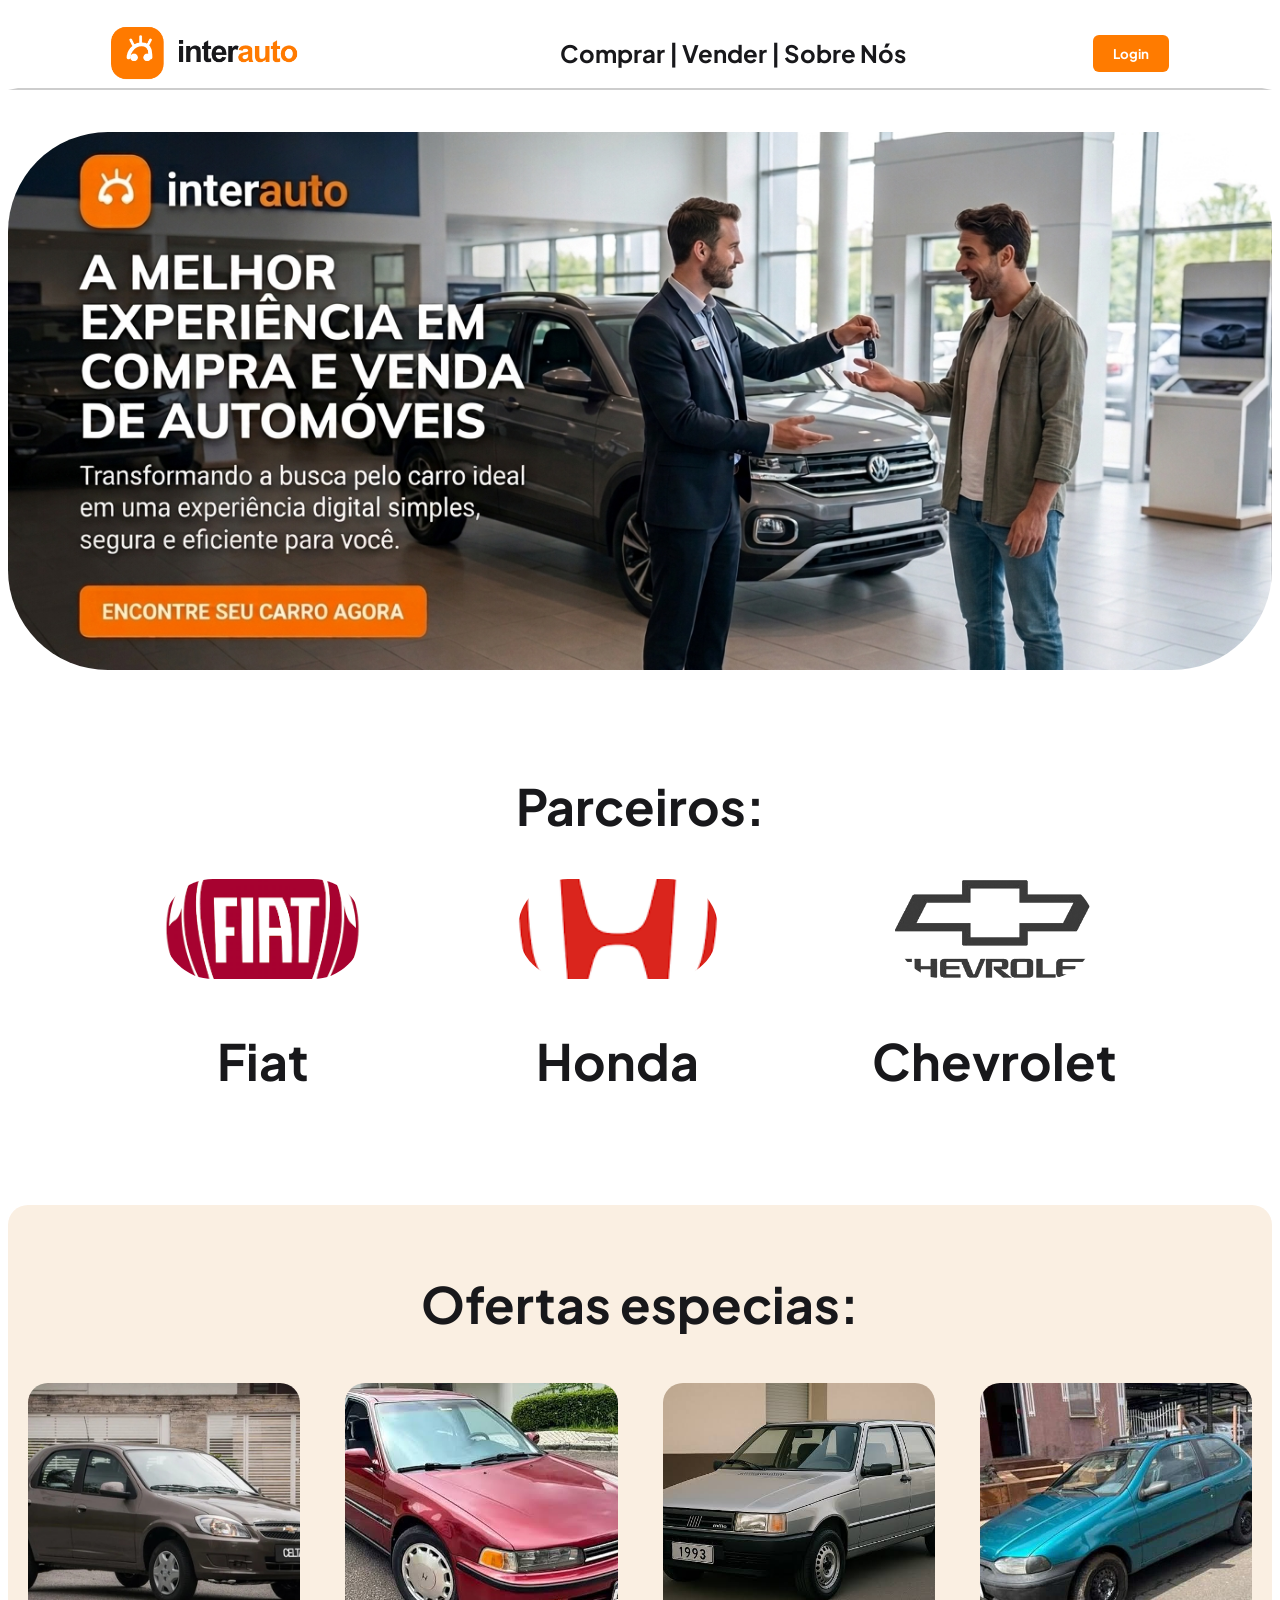
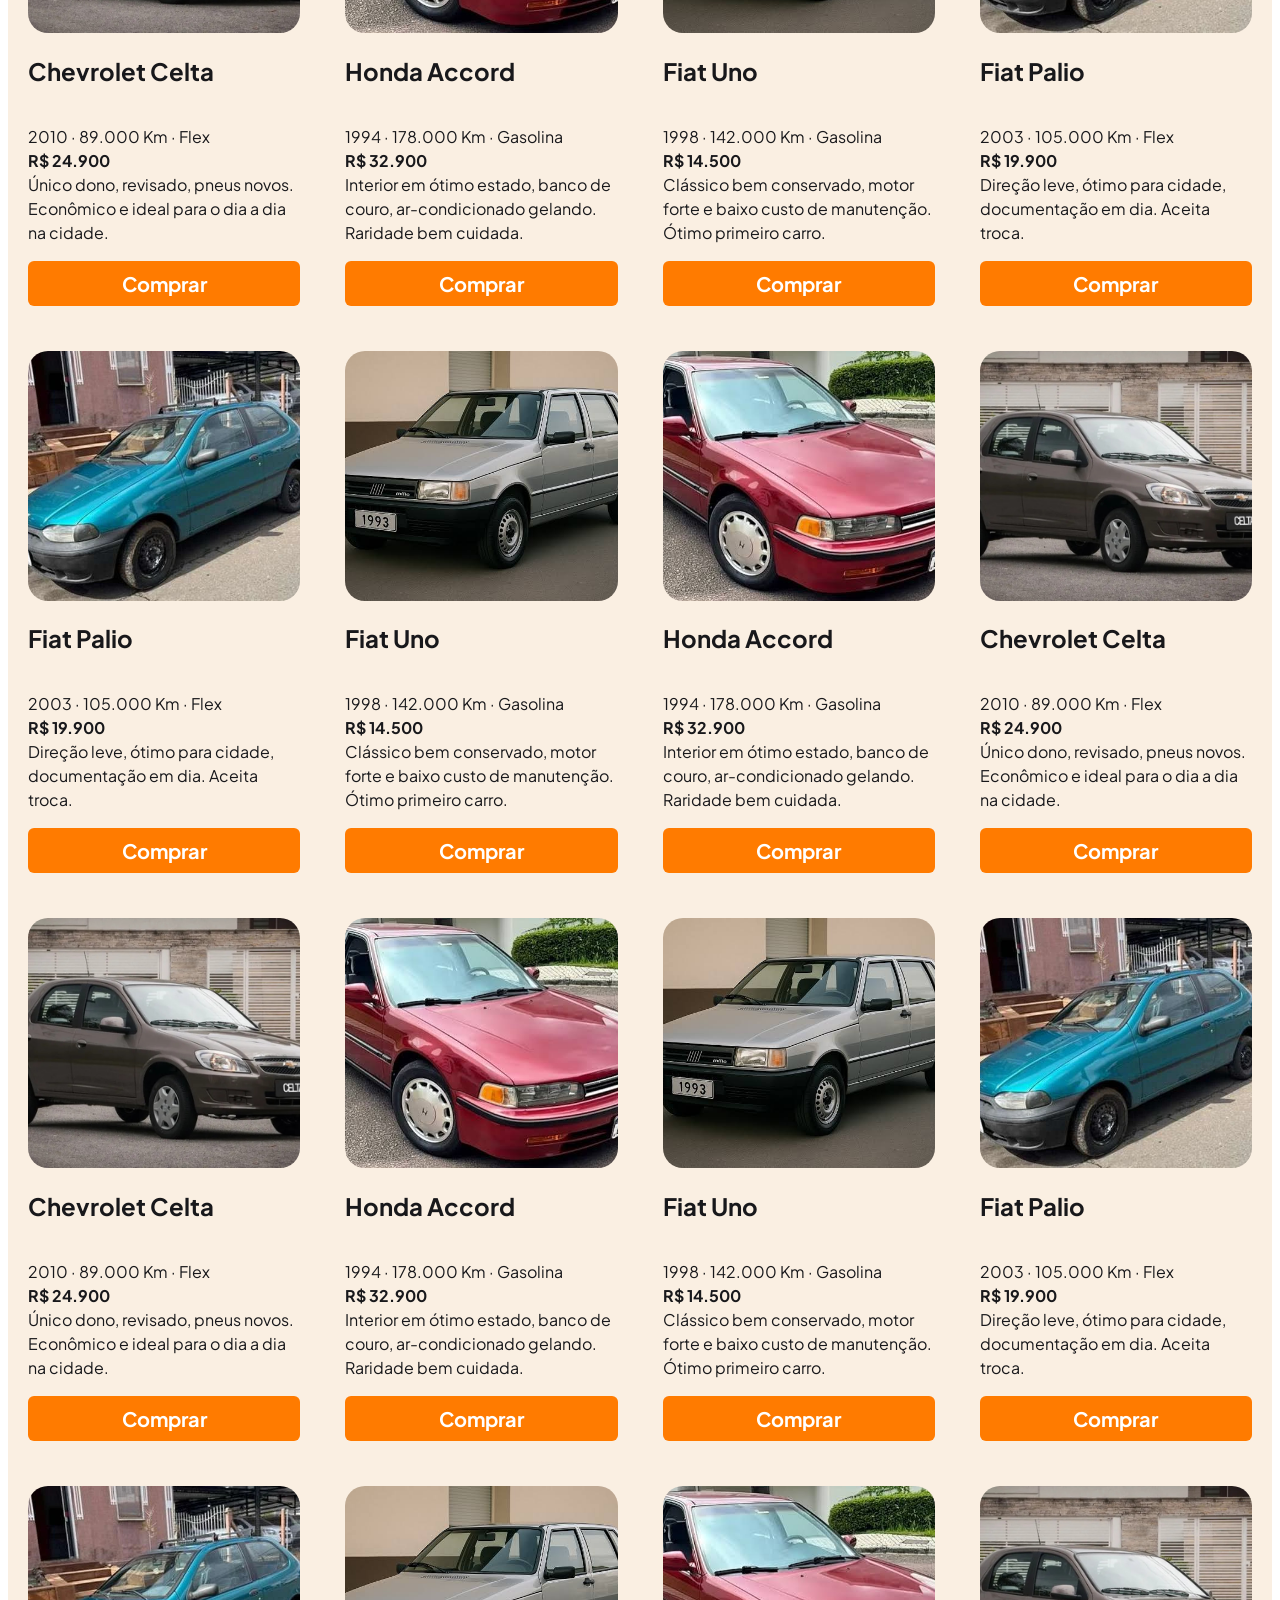
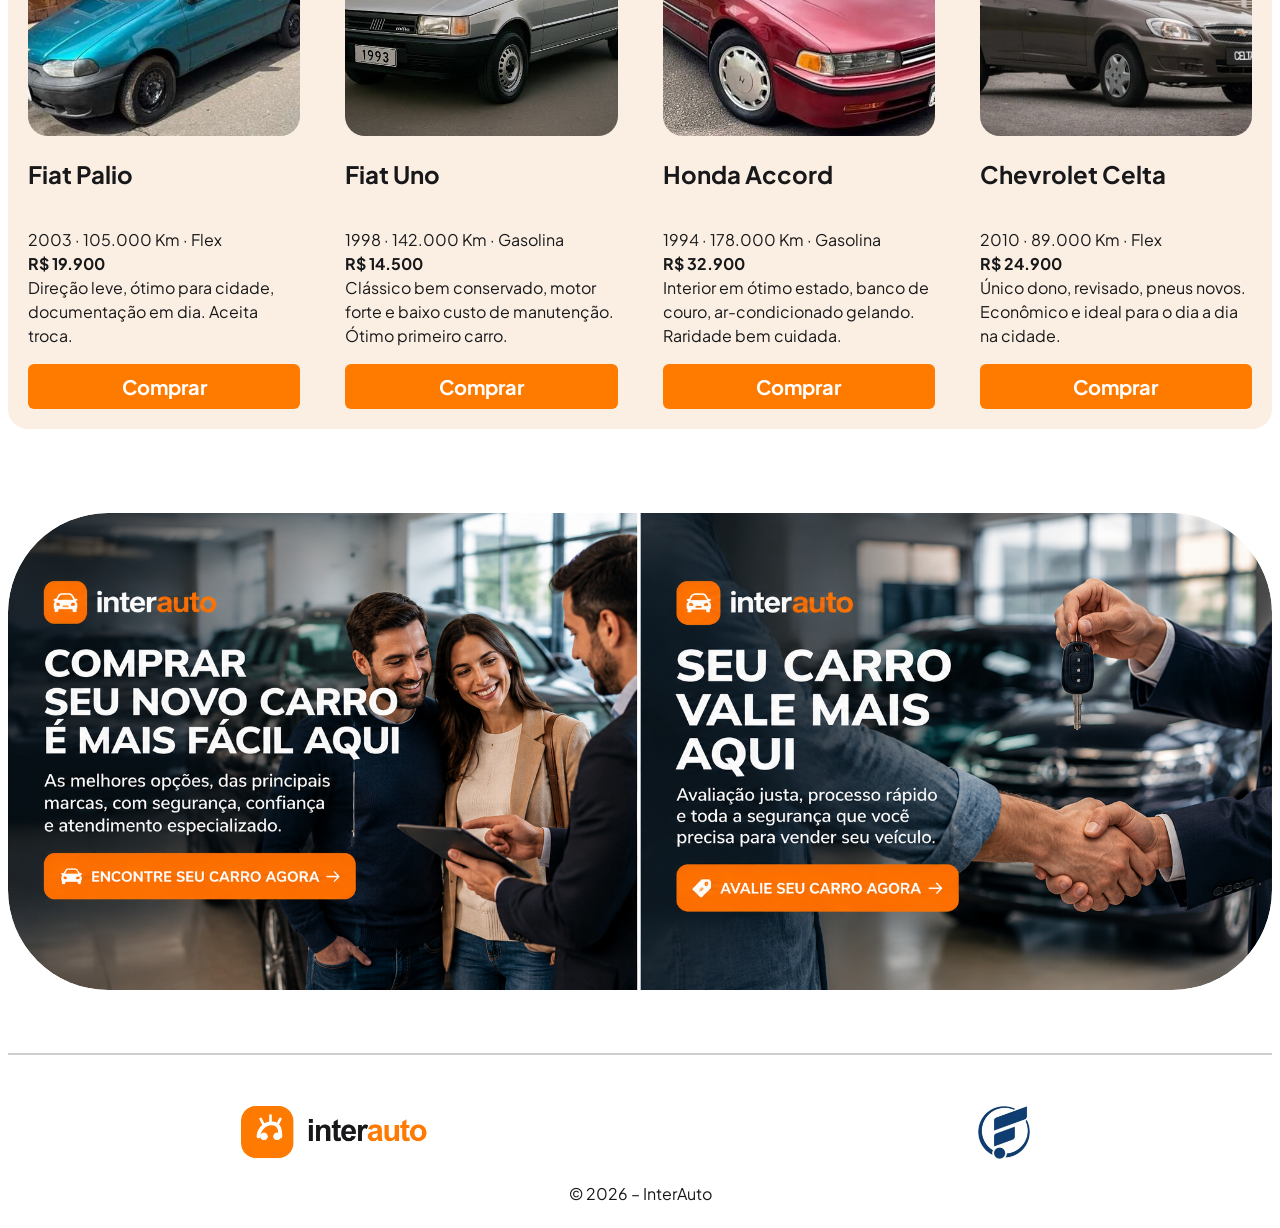
==== commit 6528b602: "0.0.8 - ajustes na na pagina sobre nos" ====
--- a/pages/index.html
+++ b/pages/index.html
@@ -10,7 +10,7 @@
     <body>
         <header>
                  <a href="./index.html" class="logo">
-                    <img src="../images/telas/loog2.png" alt="Interauto">
+                    <img src="../images/telas/logo_interauto.png" alt="Interauto">
                 </a>
             <nav>
                 <h1>
@@ -23,9 +23,9 @@
                  <button>Login</button>
             </a>
         </header>
-        <br>
+        <br><br>
         <div class="capa">
-            <img src="../images/telas/Gemini_Generated_Image_e29vnhe29vnhe29v.jfif" alt="Imagem">
+            <img src="../images/telas/Imagem_capa.png" alt="Imagem">
         </div>
         <br><br><br>
         <section class="parceiros">
@@ -209,8 +209,8 @@
             <footer id="rodape">
                 <br><br>
                 <div>
-                    <img src="../images/telas/loog2.png" alt="Interauto">
-                    <img src="../images/telas/logo.jpg" alt="Facens">
+                    <img src="../images/telas/logo_interauto.png" alt="Interauto">
+                    <img src="../images/telas/logo_facens.jpg" alt="Facens">
                 </div>
                 <div>
                     <p style="text-align: center;">© 2026 – InterAuto</p>
--- a/css/style.css
+++ b/css/style.css
@@ -36,7 +36,6 @@
 }
 .capa img{
     width: 100%;
-    height: 800px;
     object-fit: cover;
     display: block;
     border-radius: 100px;
@@ -165,9 +164,12 @@
       text-align: center;
 }
 .sobre h1 {
+  font-size: 50px;
+  padding-left: 20px;
+}
+.sobre h2 {
   align-self: center;
-  padding-bottom: 10px;
-  border-bottom: 5px solid #FF7B00;
+  background-color: #fff4e8;
 }
 .sobre-texto {
   display: grid;
@@ -219,6 +221,16 @@
   border-radius: 20px;
   box-shadow: 0 12px 30px rgba(0, 0, 0, 0.18);
 }
+.ideais {
+  display: flex;
+  flex-direction: column;
+  justify-content: center;
+  text-align: center;
+  background-color: #fff4e8;
+  padding: 20px;
+}
+
+
 .valores {
   display: flex;
   flex-direction: row;
@@ -226,13 +238,11 @@
   text-align: center;
   font-size: 20px;
   gap: 64px;
+  width: 100%;
 }
 .valores div{
    flex: 1 1 0;
-   background-color: #fff4e8;
-   border: 1px solid #fde0c2;
-   padding: 20px;
-   border-radius: 20px;   
+   padding: 20px;  
 }
 
 .valores div img {
@@ -247,6 +257,8 @@
  
 .equipe h1{
    text-align: center;
+   padding-bottom: 10px;
+  border-bottom: 5px solid #FF7B00;
 }
 .equipe {
    display: flex;
